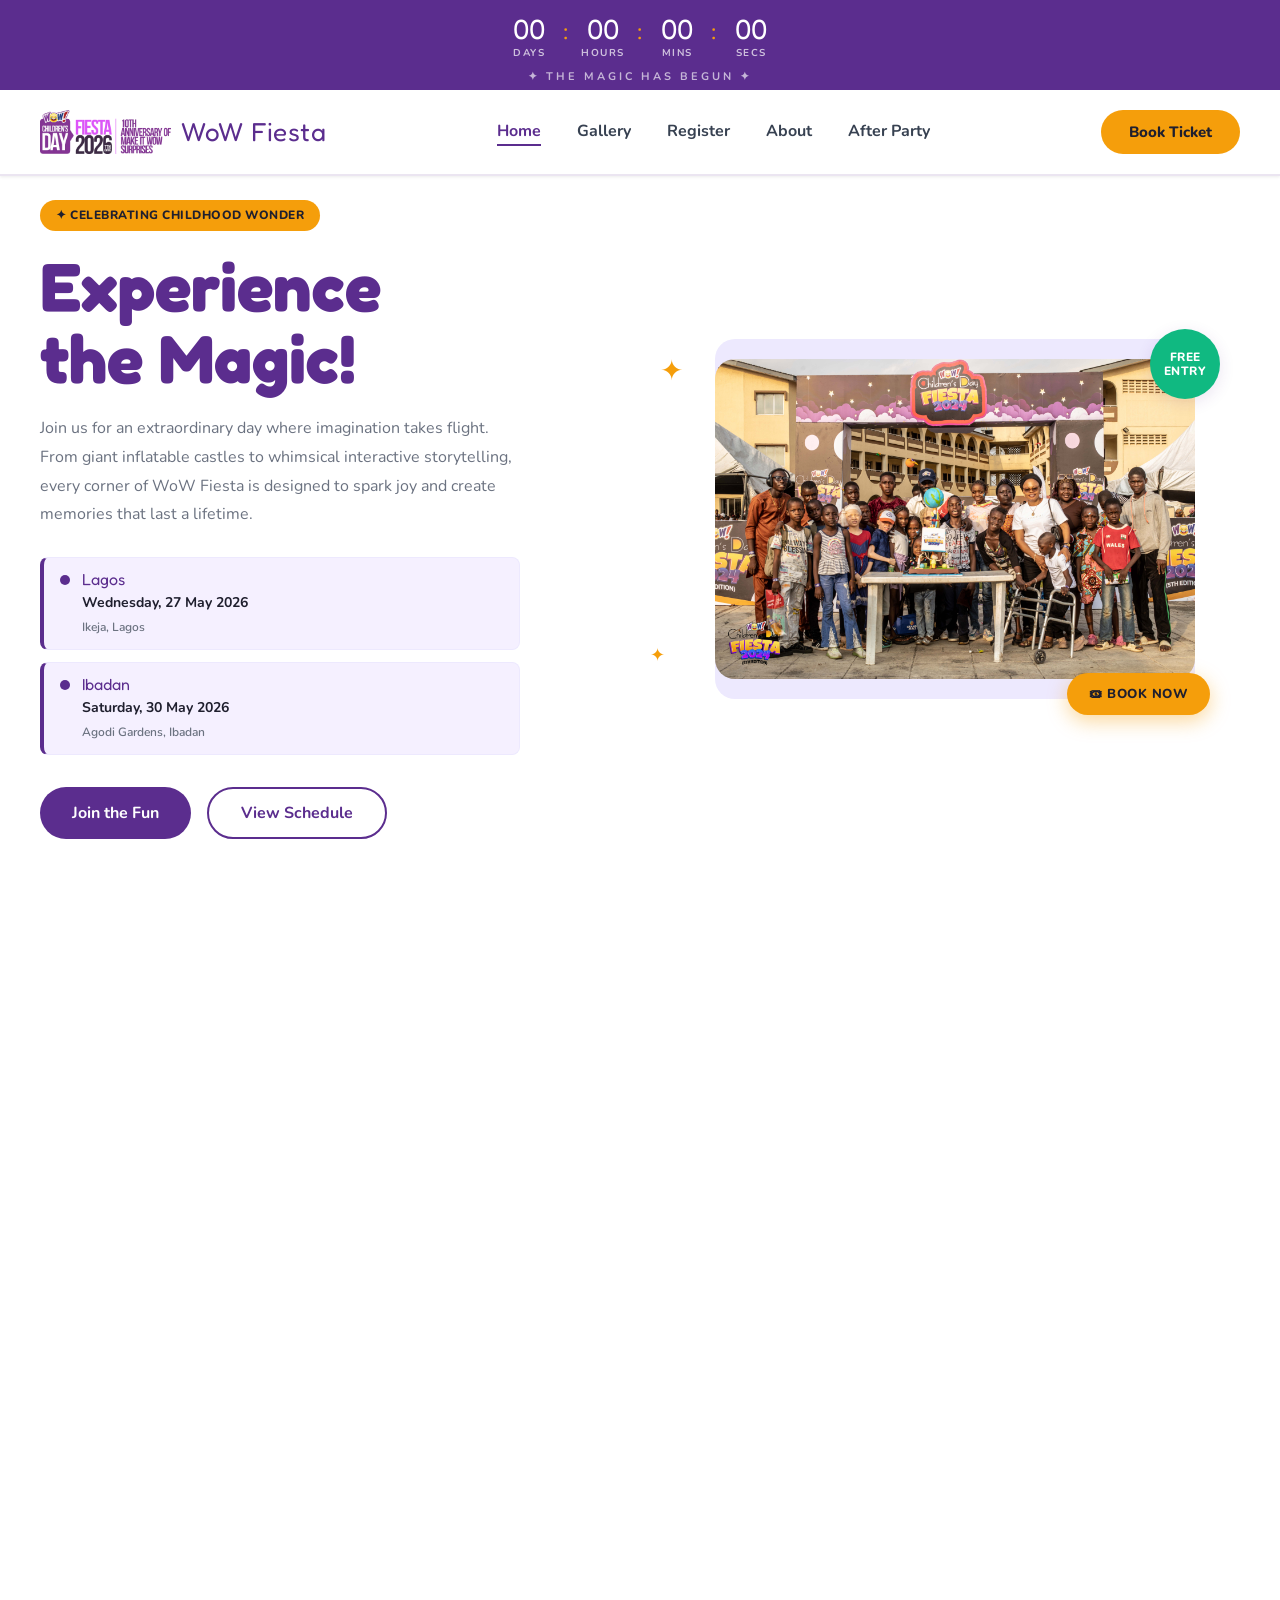
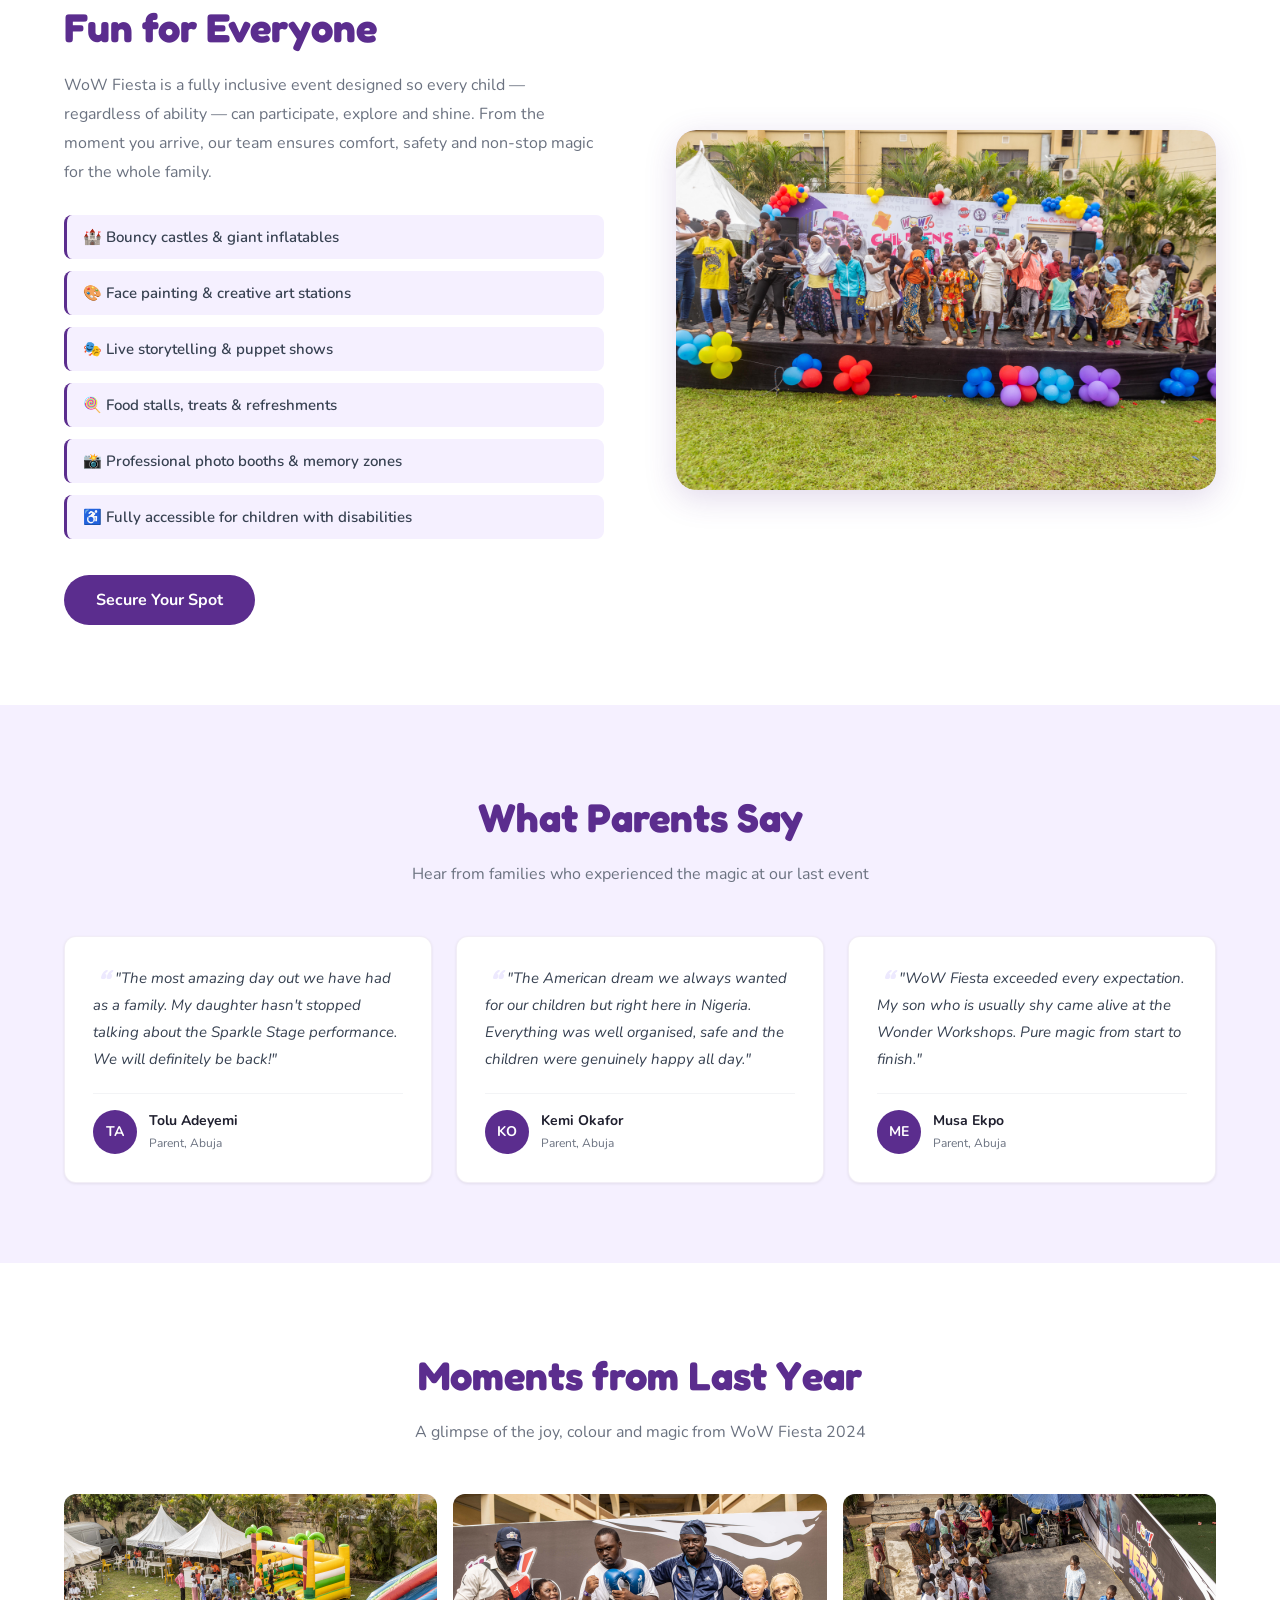
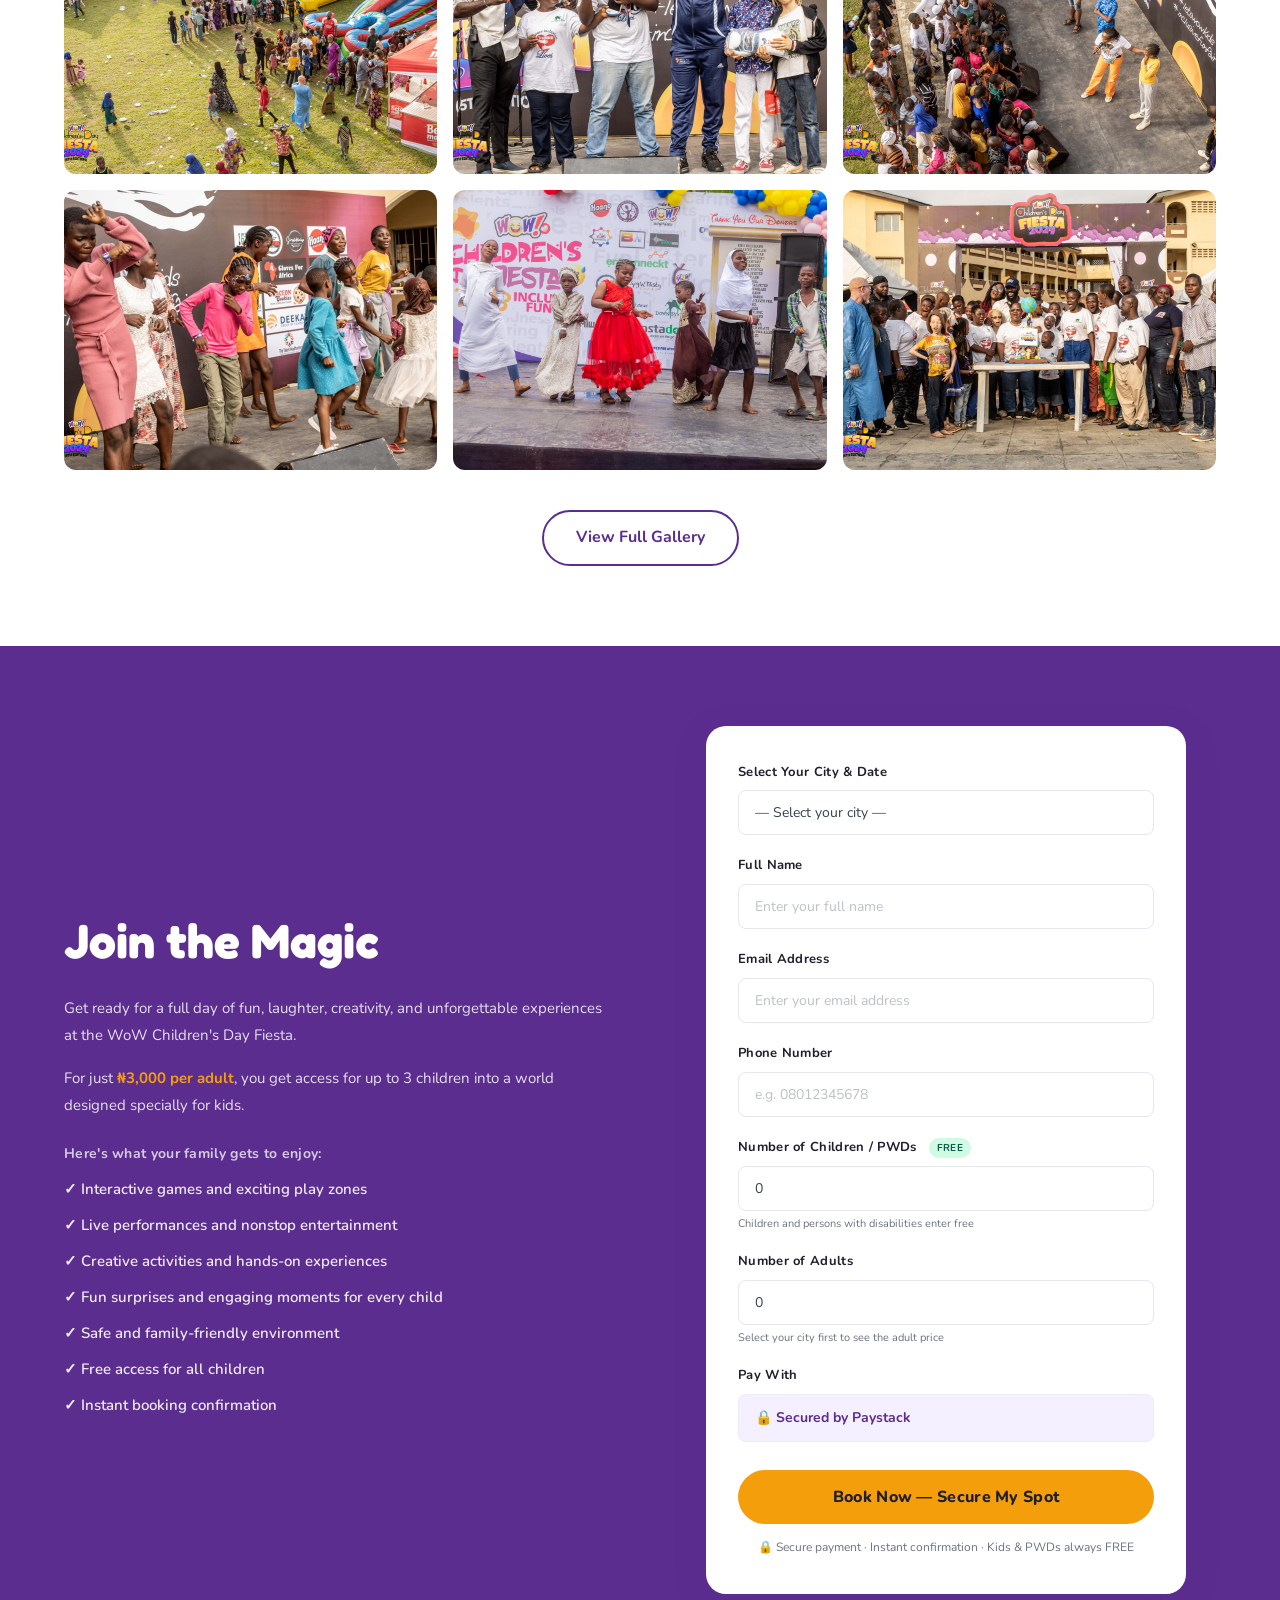
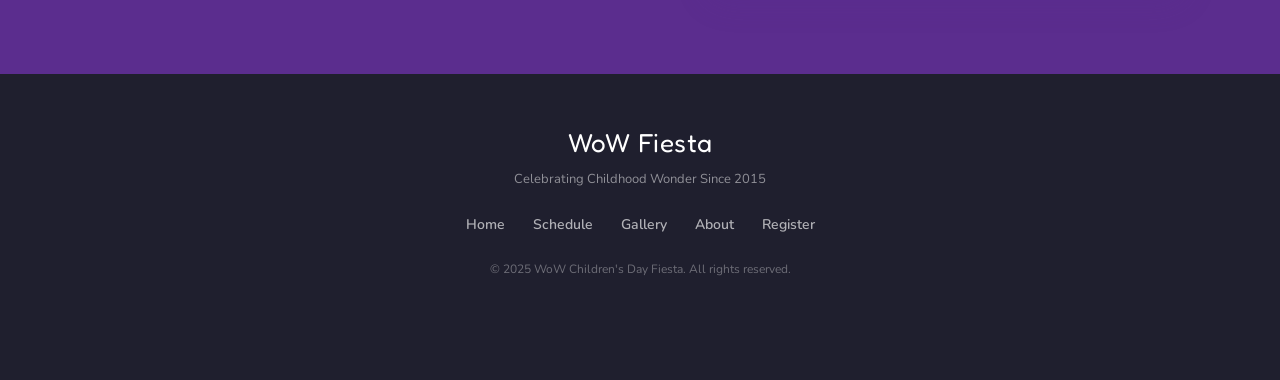
==== index.html @ 37b61b1a "Fixed styling issues" ====
<!DOCTYPE html>
<html lang="en">
<head>
  <meta charset="UTF-8" />
  <meta name="viewport" content="width=device-width, initial-scale=1.0" />
  <meta name="description" content="WoW Children's Day Fiesta — 10th Anniversary. The most magical Children's Day celebration in Abuja. Register now!" />
  <title>WoW Children's Day Fiesta — 10th Anniversary</title>
  <!-- This stops the favicon 404 error -->
<link rel="icon" href="assets/logo.png" type="image/png" />

  <!-- Google Fonts -->
  <link href="https://fonts.googleapis.com/css2?family=Fredoka+One&family=Nunito:wght@400;600;700;800&display=swap" rel="stylesheet" />

  <!-- Stylesheet -->
  <link rel="stylesheet" href="css/style.css" />
</head>

<body>

  <!-- ============================================
    SECTION 1: TOP COUNTDOWN BANNER
    The purple bar at the very top of the page
    showing the live countdown to the event
  ============================================ -->
  <div class="countdown-banner">
    <div class="countdown-inner">
      <div class="cd-unit">
        <span class="cd-num" id="cd-days">00</span>
        <span class="cd-lbl">DAYS</span>
      </div>
      <div class="cd-sep">:</div>
      <div class="cd-unit">
        <span class="cd-num" id="cd-hours">00</span>
        <span class="cd-lbl">HOURS</span>
      </div>
      <div class="cd-sep">:</div>
      <div class="cd-unit">
        <span class="cd-num" id="cd-mins">00</span>
        <span class="cd-lbl">MINS</span>
      </div>
      <div class="cd-sep">:</div>
      <div class="cd-unit">
        <span class="cd-num" id="cd-secs">00</span>
        <span class="cd-lbl">SECS</span>
      </div>
    </div>
    <p class="cd-tagline">✦ UNTIL THE MAGIC UNFOLDS ✦</p>
  </div>


  <!-- ============================================
    SECTION 2: NAVBAR
    Top navigation — logo, nav links, Book Now CTA
  ============================================ -->
  <nav class="navbar" id="navbar">
    <div class="nav-logo">
      <img src="assets/logo.png" alt="WoW Fiesta Logo" class="logo-img" />
      <span class="logo-text">WoW Fiesta</span>
    </div>
    <ul class="nav-links">
      <li><a href="#home" class="nav-link active">Home</a></li>
      <li><a href="#gallery" class="nav-link">Gallery</a></li>
      <li><a href="#register" class="nav-link">Register</a></li>
      <li><a href="#about" class="nav-link">About</a></li>
      <li><a href="after-party.html" class="nav-link">After Party</a></li>
    </ul>
    <button class="nav-book-btn" onclick="scrollToSection('register')">
      Book Ticket
    </button>
    <!-- Hamburger for mobile -->
    <button class="hamburger" id="hamburger" onclick="toggleMenu()">
      <span></span>
      <span></span>
      <span></span>
    </button>
  </nav>

  <!-- Mobile dropdown menu -->
  <div class="mobile-menu" id="mobileMenu">
    <a href="#home" onclick="closeMenu()">Home</a>
    <a href="#gallery" onclick="closeMenu()">Gallery</a>
    <a href="#register" onclick="closeMenu()">Register</a>
    <a href="#about" onclick="closeMenu()">About</a>
    <a href="after-party.html" onclick="closeMenu()">After Party</a>
  </div>


  <!-- ============================================
    SECTION 3: HERO SECTION
    Main visual block — title, description, CTAs,
    hero image with FREE ENTRY badge and Book Now
  ============================================ -->
  <section class="hero" id="home">
    <div class="hero-container">

      <!-- Left side: text content -->
      <div class="hero-text">
        <div class="hero-badge">
          <span>✦ CELEBRATING CHILDHOOD WONDER</span>
        </div>

        <h1 class="hero-title">
          Experience <br />the Magic!
        </h1>

        <p class="hero-desc">
          Join us for an extraordinary day where imagination takes flight.
          From giant inflatable castles to whimsical interactive storytelling,
          every corner of WoW Fiesta is designed to spark joy and create
          memories that last a lifetime.
        </p>

  <!-- Both event dates — loaded from Supabase -->
        <div class="event-dates-strip" id="event-cities">

          <div class="event-date-row">
            <span class="event-dot"></span>
            <div class="event-date-info">
              <span class="event-city-label">Lagos</span>
              <span class="event-date-text">
                Wednesday, 27 May 2026
              </span>
              <span class="event-venue-text">
                Ikeja, Lagos
              </span>
            </div>
          </div>

          <div class="event-date-row">
            <span class="event-dot"></span>
            <div class="event-date-info">
              <span class="event-city-label">Ibadan</span>
              <span class="event-date-text">
                Saturday, 30 May 2026
              </span>
              <span class="event-venue-text">
                Agodi Gardens, Ibadan
              </span>
            </div>
          </div>

        </div>

        <div class="hero-btns">
          <button class="btn-primary" onclick="scrollToSection('register')">
            Join the Fun
          </button>
          <button class="btn-outline" onclick="scrollToSection('highlights')">
            View Schedule
          </button>
        </div>
      </div>

      <!-- Right side: hero image with overlaid badges -->
      <div class="hero-image-wrap">
        <!-- FREE ENTRY badge — top right of image -->
        <div class="free-entry-badge">
          <span>FREE</span>
          <span>ENTRY</span>
        </div>

        <!-- Decorative stars -->
        <span class="deco-star star-1">✦</span>
        <span class="deco-star star-2">✦</span>

        <!-- The hero image -->
        <div class="hero-img-box">
          <img
            src="assets/images/hero-children.png"
            alt="Happy children celebrating at WoW Fiesta"
            class="hero-img"
          />
        </div>

        <!-- BOOK NOW floating gold button -->
        <button class="book-now-float" onclick="scrollToSection('register')">
          🎟 BOOK NOW
        </button>
      </div>

    </div>
  </section>


  <!-- ============================================
    SECTION 4: MAGICAL HIGHLIGHTS
    3 cards showing the main event activities:
    Wonder Workshops, Sparkle Stage, Adventure Zone
  ============================================ -->
  <section class="highlights" id="highlights">
    <div class="section-container">
      <h2 class="section-title">Magical Highlights</h2>
      <p class="section-sub">
        Three incredible zones packed with wonder, creativity and non-stop fun
      </p>

      <div class="highlights-grid">

        <div class="highlight-card">
          <div class="highlight-img-wrap">
            <img src="assets/images/wonder-workshops.png" alt="Wonder Workshops" class="highlight-img" />
          </div>
          <h3 class="highlight-title">Wonder Workshops</h3>
          <p class="highlight-desc">
            Hands-on creative sessions where little ones paint, build and
            invent to their heart's content.
          </p>
        </div>

        <div class="highlight-card">
          <div class="highlight-img-wrap">
            <img src="assets/images/sparkle-stage.png" alt="Sparkle Stage" class="highlight-img" />
          </div>
          <h3 class="highlight-title">Sparkle Stage</h3>
          <p class="highlight-desc">
            Live performances, dance shows and storytelling that will
            have every child on their feet.
          </p>
        </div>

        <div class="highlight-card">
          <div class="highlight-img-wrap">
            <img src="assets/images/adventure-zone.png" alt="Adventure Zone" class="highlight-img" />
          </div>
          <h3 class="highlight-title">Adventure Zone</h3>
          <p class="highlight-desc">
            Giant inflatables, obstacle courses and outdoor games for
            the thrill-seekers and explorers.
          </p>
        </div>

      </div>
    </div>
  </section>


  <!-- ============================================
    SECTION 5: FUN FOR EVERYONE (ABOUT)
    Left: text + bullet points   Right: image
  ============================================ -->
  <section class="about" id="about">
    <div class="section-container about-container">

      <!-- Left: text -->
      <div class="about-text">
        <h2 class="section-title left">Fun for Everyone</h2>
        <p class="about-desc">
          WoW Fiesta is a fully inclusive event designed so every child —
          regardless of ability — can participate, explore and shine.
          From the moment you arrive, our team ensures comfort, safety
          and non-stop magic for the whole family.
        </p>
        <ul class="about-list">
          <li>🏰 Bouncy castles &amp; giant inflatables</li>
          <li>🎨 Face painting &amp; creative art stations</li>
          <li>🎭 Live storytelling &amp; puppet shows</li>
          <li>🍭 Food stalls, treats &amp; refreshments</li>
          <li>📸 Professional photo booths &amp; memory zones</li>
          <li>♿ Fully accessible for children with disabilities</li>
        </ul>
        <button class="btn-primary" onclick="scrollToSection('register')">
          Secure Your Spot
        </button>
      </div>

      <!-- Right: image -->
      <div class="about-image-wrap">
        <img
          src="assets/images/fun-for-everyone.png"
          alt="Children having fun at WoW Fiesta"
          class="about-img"
        />
      </div>

    </div>
  </section>


  <!-- ============================================
    SECTION 6: WHAT PARENTS SAY (TESTIMONIALS)
    3 parent quote cards
  ============================================ -->
  <section class="testimonials">
    <div class="section-container">
      <h2 class="section-title">What Parents Say</h2>
      <p class="section-sub">
        Hear from families who experienced the magic at our last event
      </p>

      <div class="testimonials-grid">

        <div class="testimonial-card">
          <p class="testimonial-text">
            "The most amazing day out we have had as a family. My daughter
            hasn't stopped talking about the Sparkle Stage performance.
            We will definitely be back!"
          </p>
          <div class="testimonial-author">
            <div class="author-avatar">TA</div>
            <div>
              <p class="author-name">Tolu Adeyemi</p>
              <p class="author-role">Parent, Abuja</p>
            </div>
          </div>
        </div>

        <div class="testimonial-card">
          <p class="testimonial-text">
            "The American dream we always wanted for our children but right
            here in Nigeria. Everything was well organised, safe and the
            children were genuinely happy all day."
          </p>
          <div class="testimonial-author">
            <div class="author-avatar">KO</div>
            <div>
              <p class="author-name">Kemi Okafor</p>
              <p class="author-role">Parent, Abuja</p>
            </div>
          </div>
        </div>

        <div class="testimonial-card">
          <p class="testimonial-text">
            "WoW Fiesta exceeded every expectation. My son who is usually
            shy came alive at the Wonder Workshops. Pure magic from
            start to finish."
          </p>
          <div class="testimonial-author">
            <div class="author-avatar">ME</div>
            <div>
              <p class="author-name">Musa Ekpo</p>
              <p class="author-role">Parent, Abuja</p>
            </div>
          </div>
        </div>

      </div>
    </div>
  </section>


  <!-- ============================================
    SECTION 7: GALLERY PREVIEW
    Photo grid — 6 preview images
    Full gallery on gallery.html
  ============================================ -->
  <section class="gallery" id="gallery">
    <div class="section-container">
      <h2 class="section-title">Moments from Last Year</h2>
      <p class="section-sub">
        A glimpse of the joy, colour and magic from WoW Fiesta 2024
      </p>

      <div class="gallery-grid">
        <div class="gallery-item">
          <img src="assets/images/gallery-1.png" alt="Gallery photo 1" />
        </div>
        <div class="gallery-item">
          <img src="assets/images/gallery-2.png" alt="Gallery photo 2" />
        </div>
        <div class="gallery-item">
          <img src="assets/images/gallery-3.png" alt="Gallery photo 3" />
        </div>
        <div class="gallery-item">
          <img src="assets/images/gallery-4.png" alt="Gallery photo 4" />
        </div>
        <div class="gallery-item">
          <img src="assets/images/gallery-5.png" alt="Gallery photo 5" />
        </div>
        <div class="gallery-item">
          <img src="assets/images/gallery-6.png" alt="Gallery photo 6" />
        </div>
      </div>

      <div class="gallery-cta">
        <a href="gallery.html" class="btn-outline">View Full Gallery</a>
      </div>
    </div>
  </section>


  <!-- ============================================
    SECTION 8: JOIN THE MAGIC (REGISTRATION FORM)
    Left: text + trust signals   Right: form
    NOTE: Field says "Number of Children" NOT
    "Number of Guests" — required for party favors
  ============================================ -->
  <section class="register" id="register">
    <div class="section-container register-container">

      <!-- Left: text -->
<div class="register-text">
  <h2 class="register-heading">Join the Magic</h2>
  <p class="register-sub">
    Get ready for a full day of fun, laughter, creativity,
    and unforgettable experiences at the WoW Children's
    Day Fiesta.
  </p>
  <p class="register-sub" style="margin-bottom: 24px;">
    For just <strong style="color:#F59E0B;">
    ₦3,000 per adult</strong>, you get access for up to
    3 children into a world designed specially for kids.
  </p>
  <p class="register-perks-heading">
    Here's what your family gets to enjoy:
  </p>
  <ul class="register-perks">
    <li>✓ Interactive games and exciting play zones</li>
    <li>✓ Live performances and nonstop entertainment</li>
    <li>✓ Creative activities and hands-on experiences</li>
    <li>✓ Fun surprises and engaging moments for every child</li>
    <li>✓ Safe and family-friendly environment</li>
    <li>✓ Free access for all children</li>
    <li>✓ Instant booking confirmation</li>
  </ul>
</div>

      <!-- Right: form -->
      <div class="register-form-wrap">

  <div class="register-form-card" id="register-form-card">

  <!-- CITY SELECTOR -->
  <div class="form-group">
    <label for="city-select">Select Your City & Date</label>
    <select id="city-select">
      <option value="">— Select your city —</option>
    </select>
  </div>

  <!-- FULL NAME -->
  <div class="form-group">
    <label for="full-name">Full Name</label>
    <input
      type="text"
      id="full-name"
      placeholder="Enter your full name"
    />
  </div>

  <!-- EMAIL -->
  <div class="form-group">
    <label for="email">Email Address</label>
    <input
      type="email"
      id="email"
      placeholder="Enter your email address"
    />
  </div>

  <!-- PHONE -->
  <div class="form-group">
    <label for="phone">Phone Number</label>
    <input
      type="tel"
      id="phone"
      placeholder="e.g. 08012345678"
    />
  </div>

  <!-- NUMBER OF CHILDREN — FREE -->
  <div class="form-group">
    <label for="num-children">
      Number of Children / PWDs
      <span class="label-badge free">FREE</span>
    </label>
    <input
      type="number"
      id="num-children"
      min="0"
      max="50"
      value="0"
      oninput="updatePriceSummary()"
    />
    <p class="field-hint">
      Children and persons with disabilities enter free
    </p>
  </div>

  <!-- NUMBER OF ADULTS — PRICE DEPENDS ON CITY -->
  <div class="form-group">
    <label for="num-adults">
      Number of Adults
      <span
        class="adult-price-label hidden"
        id="adult-price-label">
      </span>
    </label>
    <input
      type="number"
      id="num-adults"
      min="0"
      max="20"
      value="0"
      oninput="updatePriceSummary()"
    />
    <p class="field-hint" id="adults-hint">
      Select your city first to see the adult price
    </p>
  </div>

  <!-- LIVE PRICE SUMMARY — shown dynamically -->
  <div
    id="price-summary"
    class="price-summary"
    style="display:none;">
  </div>

 <!-- PAYMENT METHOD -->
<div class="form-group">
  <label>Pay With</label>
  <div class="payment-single">
    <span class="pay-single-label">
      🔒 Secured by Paystack
    </span>
  </div>
</div>

  <!-- SUBMIT BUTTON -->
  <button
    class="btn-register"
    id="register-btn"
    onclick="handleRegistration()">
    Book Now — Secure My Spot
  </button>

  <p class="form-note">
    🔒 Secure payment · Instant confirmation
    · Kids &amp; PWDs always FREE
  </p>

</div>

</div>
      </div>

    </div>
  </section>


  <!-- ============================================
    FOOTER
  ============================================ -->
  <footer class="footer">
    <div class="footer-inner">
      <div class="footer-logo">
        <span class="logo-text">WoW Fiesta</span>
        <p>Celebrating Childhood Wonder Since 2015</p>
      </div>
      <div class="footer-links">
        <a href="#home">Home</a>
        <a href="#highlights">Schedule</a>
        <a href="#gallery">Gallery</a>
        <a href="#about">About</a>
        <a href="#register">Register</a>
      </div>
      <p class="footer-copy">© 2025 WoW Children's Day Fiesta. All rights reserved.</p>
    </div>
  </footer>


  <!-- ============================================
    MOBILE BOTTOM NAV BAR
    Matches the Stitch design bottom navigation
    Always visible on mobile screens
  ============================================ -->
  <nav class="bottom-nav">
    <a href="#home" class="bottom-nav-item active" onclick="setActiveNav(this)">
      <span class="bnav-icon">🏠</span>
      <span class="bnav-label">Home</span>
    </a>
    <a href="#gallery" class="bottom-nav-item" onclick="setActiveNav(this)">
      <span class="bnav-icon">🖼</span>
      <span class="bnav-label">Gallery</span>
    </a>
    <a href="#register" class="bottom-nav-item" onclick="setActiveNav(this)">
      <span class="bnav-icon">🎟</span>
      <span class="bnav-label">Register</span>
    </a>
    <a href="#about" class="bottom-nav-item" onclick="setActiveNav(this)">
      <span class="bnav-icon">ℹ</span>
      <span class="bnav-label">About</span>
    </a>
  </nav>

  <!-- ============================================
    GALLERY LIGHTBOX
    Shown when a gallery photo is clicked
  ============================================ -->
  <div class="lightbox-overlay" id="lightbox">

    <!-- Close button -->
    <button class="lightbox-close"
      onclick="closeLightbox()"
      aria-label="Close">
      ✕
    </button>

    <!-- Previous arrow -->
    <button class="lightbox-prev"
      id="lightbox-prev"
      onclick="lightboxNav(-1)"
      aria-label="Previous photo">
      ‹
    </button>

    <!-- Image container -->
    <div class="lightbox-img-wrap"
      onclick="event.stopPropagation()">
      <img
        src=""
        alt=""
        class="lightbox-img"
        id="lightbox-img"
      />
      <p class="lightbox-caption" id="lightbox-caption"></p>
      <p class="lightbox-counter" id="lightbox-counter"></p>
    </div>

    <!-- Next arrow -->
    <button class="lightbox-next"
      id="lightbox-next"
      onclick="lightboxNav(1)"
      aria-label="Next photo">
      ›
    </button>

  </div>

  <!-- JavaScript -->
  <script src="js/supabase.js"></script>
  <script src="js/app.js"></script>

</body>
</html>
---- css/style.css ----
/* ============================================
   ROOT VARIABLES
   All colours, fonts and sizes in one place.
   Change a value here and it updates everywhere.
============================================ */
:root {
  --purple:       #5B2D8E;
  --purple-mid:   #7B3FBE;
  --purple-light: #EDE9FE;
  --purple-pale:  #F5F0FF;
  --gold:         #F59E0B;
  --gold-dark:    #D97706;
  --white:        #FFFFFF;
  --off-white:    #FAFAFA;
  --light-gray:   #F3F4F6;
  --mid-gray:     #6B7280;
  --dark:         #1F1F2E;
  --text-body:    #374151;
  --text-muted:   #6B7280;
  --radius-sm:    8px;
  --radius-md:    12px;
  --radius-lg:    20px;
  --radius-full:  999px;
  --shadow-sm:    0 1px 3px rgba(0,0,0,0.08);
  --shadow-md:    0 4px 16px rgba(91,45,142,0.12);
  --shadow-lg:    0 8px 32px rgba(91,45,142,0.18);
  --transition:   all 0.2s ease;
  --font-heading: 'Fredoka One', cursive;
  --font-body:    'Nunito', sans-serif;
  --max-width:    1200px;
  --section-pad:  80px 24px;
}


/* ============================================
   RESET & BASE
============================================ */
*, *::before, *::after {
  box-sizing: border-box;
  margin: 0;
  padding: 0;
}

html {
  scroll-behavior: smooth;
  font-size: 16px;
}

body {
  font-family: var(--font-body);
  color: var(--text-body);
  background: var(--white);
  line-height: 1.6;
  overflow-x: hidden;
}

img {
  max-width: 100%;
  height: auto;
  display: block;
}

ul {
  list-style: none;
}

a {
  text-decoration: none;
  color: inherit;
}

button {
  cursor: pointer;
  font-family: var(--font-body);
  border: none;
  outline: none;
}


/* ============================================
   REUSABLE UTILITY CLASSES
============================================ */
.section-container {
  max-width: var(--max-width);
  margin: 0 auto;
  padding: var(--section-pad);
}

.section-title {
  font-family: var(--font-heading);
  font-size: clamp(28px, 4vw, 40px);
  color: var(--purple);
  text-align: center;
  margin-bottom: 12px;
}

.section-title.left {
  text-align: left;
}

.section-sub {
  font-size: 16px;
  color: var(--text-muted);
  text-align: center;
  max-width: 560px;
  margin: 0 auto 48px;
  line-height: 1.7;
}


/* ============================================
   BUTTONS
============================================ */
.btn-primary {
  background: var(--purple);
  color: var(--white);
  font-size: 16px;
  font-weight: 700;
  padding: 14px 32px;
  border-radius: var(--radius-full);
  border: none;
  transition: var(--transition);
  display: inline-block;
}

.btn-primary:hover {
  background: var(--purple-mid);
  transform: translateY(-2px);
  box-shadow: var(--shadow-md);
}

.btn-outline {
  background: transparent;
  color: var(--purple);
  font-size: 16px;
  font-weight: 700;
  padding: 13px 32px;
  border-radius: var(--radius-full);
  border: 2px solid var(--purple);
  transition: var(--transition);
  display: inline-block;
  cursor: pointer;
}

.btn-outline:hover {
  background: var(--purple);
  color: var(--white);
  transform: translateY(-2px);
}


/* ============================================
   SECTION 1: COUNTDOWN BANNER
   The purple bar at the very top of the page
============================================ */
.countdown-banner {
  background: var(--purple);
  padding: 12px 24px 14px;
  text-align: center;
  position: fixed;
  top: 0;
  left: 0;
  right: 0;
  z-index: 1001;
  width: 100%;
  height: 90px;
}

.countdown-inner {
  display: flex;
  align-items: center;
  justify-content: center;
  gap: 8px;
  margin-bottom: 4px;
}

.cd-unit {
  display: flex;
  flex-direction: column;
  align-items: center;
  min-width: 52px;
}

.cd-num {
  font-family: var(--font-heading);
  font-size: 28px;
  color: var(--white);
  line-height: 1;
  min-width: 2ch;
  text-align: center;
}

.cd-lbl {
  font-size: 10px;
  color: rgba(255,255,255,0.7);
  letter-spacing: 1.5px;
  font-weight: 700;
  margin-top: 2px;
}

.cd-sep {
  font-family: var(--font-heading);
  font-size: 24px;
  color: var(--gold);
  margin-bottom: 14px;
}

.cd-tagline {
  font-size: 11px;
  color: rgba(255,255,255,0.65);
  letter-spacing: 3px;
  font-weight: 700;
}


/* ============================================
   SECTION 2: NAVBAR
============================================ */
.navbar {
  position: fixed;
  top: 90px;
  left: 0;
  right: 0;
  z-index: 999;
  background: var(--white);
  display: flex;
  align-items: center;
  justify-content: space-between;
  padding: 20px 40px;
  border-bottom: 2px solid rgba(91,45,142,0.12);
  box-shadow: 0 2px 12px rgba(91,45,142,0.1);
  width: 100%;
  min-height: 72px;
}

.nav-logo {
  display: flex;
  align-items: center;
  gap: 10px;
}

.logo-img {
  height: 44px;
  width: auto;
}

.logo-text {
  font-family: var(--font-heading);
  font-size: 26px;
  color: var(--purple);
  letter-spacing: 0.5px;
}

.nav-links {
  display: flex;
  align-items: center;
  gap: 36px;
}

.nav-link {
  font-size: 16px;
  font-weight: 700;
  color: var(--text-body);
  transition: var(--transition);
  position: relative;
  padding-bottom: 4px;
}

.nav-link::after {
  content: '';
  position: absolute;
  bottom: 0;
  left: 0;
  width: 0;
  height: 2px;
  background: var(--purple);
  transition: var(--transition);
}

.nav-link:hover,
.nav-link.active {
  color: var(--purple);
}

.nav-link:hover::after,
.nav-link.active::after {
  width: 100%;
}

.nav-book-btn {
  background: var(--gold);
  color: var(--dark);
  font-size: 15px;
  font-weight: 800;
  padding: 12px 28px;
  border-radius: var(--radius-full);
  transition: var(--transition);
}

.nav-book-btn:hover {
  background: var(--gold-dark);
  transform: translateY(-1px);
  box-shadow: 0 4px 12px rgba(245,158,11,0.35);
}

/* Hamburger — hidden on desktop */
.hamburger {
  display: none;
  flex-direction: column;
  gap: 5px;
  background: none;
  padding: 4px;
}

.hamburger span {
  display: block;
  width: 24px;
  height: 2px;
  background: var(--purple);
  border-radius: 2px;
  transition: var(--transition);
}

/* Mobile dropdown menu */
.mobile-menu {
  display: none;
  flex-direction: column;
  background: var(--white);
  border-bottom: 1px solid rgba(91,45,142,0.1);
  padding: 8px 0;
  position: sticky;
  top: 130px;
  z-index: 998;
}

.mobile-menu.open {
  display: flex;
}

.mobile-menu a {
  padding: 14px 32px;
  font-size: 15px;
  font-weight: 600;
  color: var(--text-body);
  border-bottom: 1px solid var(--light-gray);
  transition: var(--transition);
}

.mobile-menu a:hover {
  color: var(--purple);
  background: var(--purple-pale);
}


/* ============================================
   SECTION 3: HERO
============================================ */
.hero {
  background: var(--white);
  padding: 200px 40px 40px;
}

.hero-container {
  max-width: var(--max-width);
  margin: 0 auto;
  display: grid;
  grid-template-columns: 1fr 1fr;
  align-items: center;
  gap: 60px;
}

/* Hero left — text */
.hero-badge {
  display: inline-flex;
  align-items: center;
  background: var(--gold);
  color: var(--dark);
  font-size: 12px;
  font-weight: 800;
  padding: 6px 16px;
  border-radius: var(--radius-full);
  letter-spacing: 0.5px;
  margin-bottom: 20px;
}

.hero-title {
  font-family: var(--font-heading);
  font-size: clamp(40px, 5.5vw, 68px);
  color: var(--purple);
  line-height: 1.05;
  margin-bottom: 20px;
}

.hero-desc {
  font-size: 16px;
  color: var(--text-muted);
  line-height: 1.8;
  margin-bottom: 28px;
  max-width: 480px;
}
.hero-btns {
  display: flex;
  gap: 16px;
  flex-wrap: wrap;
}

/* Hero right — image */
.hero-image-wrap {
  position: relative;
  display: flex;
  justify-content: center;
  align-items: center;
}

.hero-img-box {
  border-radius: var(--radius-lg);
  overflow: hidden;
  width: 100%;
  max-width: 480px;
  background: var(--purple-light);
  min-height: 360px;
  display: flex;
  align-items: center;
  justify-content: center;
}

.hero-img {
  width: 100%;
  height: auto;
  border-radius: var(--radius-lg);
  object-fit: cover;
}

/* FREE ENTRY badge */
.free-entry-badge {
  position: absolute;
  top: -10px;
  right: 20px;
  background: #10B981;
  color: var(--white);
  width: 70px;
  height: 70px;
  border-radius: 50%;
  display: flex;
  flex-direction: column;
  align-items: center;
  justify-content: center;
  font-size: 12px;
  font-weight: 800;
  line-height: 1.2;
  text-align: center;
  box-shadow: var(--shadow-md);
  z-index: 2;
  letter-spacing: 0.5px;
}

/* Decorative stars */
.deco-star {
  position: absolute;
  font-size: 20px;
  color: var(--gold);
  pointer-events: none;
  z-index: 3;
}

.star-1 {
  top: 10px;
  left: -10px;
  font-size: 28px;
}

.star-2 {
  bottom: 30px;
  left: -20px;
  font-size: 18px;
}

/* Floating BOOK NOW button */
.book-now-float {
  position: absolute;
  bottom: -16px;
  right: 30px;
  background: var(--gold);
  color: var(--dark);
  font-size: 13px;
  font-weight: 800;
  padding: 12px 22px;
  border-radius: var(--radius-full);
  box-shadow: 0 6px 20px rgba(245,158,11,0.4);
  transition: var(--transition);
  z-index: 4;
  letter-spacing: 0.5px;
}

.book-now-float:hover {
  background: var(--gold-dark);
  transform: translateY(-2px);
  box-shadow: 0 10px 28px rgba(245,158,11,0.5);
}


/* ============================================
   SECTION 4: MAGICAL HIGHLIGHTS
============================================ */
.highlights {
  background: var(--off-white);
}

.highlights-grid {
  display: grid;
  grid-template-columns: repeat(3, 1fr);
  gap: 28px;
}

.highlight-card {
  background: var(--white);
  border-radius: var(--radius-md);
  overflow: hidden;
  box-shadow: var(--shadow-sm);
  transition: var(--transition);
  border: 1px solid rgba(91,45,142,0.07);
}

.highlight-card:hover {
  transform: translateY(-6px);
  box-shadow: var(--shadow-lg);
}

.highlight-img-wrap {
  width: 100%;
  height: 200px;
  overflow: hidden;
  background: var(--purple-light);
  display: flex;
  align-items: center;
  justify-content: center;
}

.highlight-img {
  width: 100%;
  height: 100%;
  object-fit: cover;
  transition: transform 0.4s ease;
}

.highlight-card:hover .highlight-img {
  transform: scale(1.04);
}

.highlight-title {
  font-family: var(--font-heading);
  font-size: 20px;
  color: var(--purple);
  padding: 16px 20px 8px;
}

.highlight-desc {
  font-size: 14px;
  color: var(--text-muted);
  padding: 0 20px 20px;
  line-height: 1.7;
}


/* ============================================
   SECTION 5: FUN FOR EVERYONE (ABOUT)
============================================ */
.about {
  background: var(--white);
}

.about-container {
  display: grid;
  grid-template-columns: 1fr 1fr;
  gap: 72px;
  align-items: center;
}

.about-desc {
  font-size: 16px;
  color: var(--text-muted);
  line-height: 1.8;
  margin-bottom: 28px;
}

.about-list {
  margin-bottom: 36px;
  display: flex;
  flex-direction: column;
  gap: 12px;
}

.about-list li {
  font-size: 15px;
  font-weight: 600;
  color: var(--text-body);
  display: flex;
  align-items: center;
  gap: 10px;
  padding: 10px 16px;
  background: var(--purple-pale);
  border-radius: var(--radius-sm);
  border-left: 3px solid var(--purple);
}

.about-image-wrap {
  border-radius: var(--radius-lg);
  overflow: hidden;
  box-shadow: var(--shadow-lg);
  background: var(--purple-light);
  min-height: 360px;
  display: flex;
  align-items: center;
  justify-content: center;
}

.about-img {
  width: 100%;
  height: auto;
  object-fit: cover;
  border-radius: var(--radius-lg);
}


/* ============================================
   SECTION 6: WHAT PARENTS SAY (TESTIMONIALS)
============================================ */
.testimonials {
  background: var(--purple-pale);
}

.testimonials-grid {
  display: grid;
  grid-template-columns: repeat(3, 1fr);
  gap: 24px;
}

.testimonial-card {
  background: var(--white);
  border-radius: var(--radius-md);
  padding: 28px;
  box-shadow: var(--shadow-sm);
  border: 1px solid rgba(91,45,142,0.08);
  transition: var(--transition);
  display: flex;
  flex-direction: column;
  gap: 20px;
}

.testimonial-card:hover {
  transform: translateY(-4px);
  box-shadow: var(--shadow-md);
}

.testimonial-text {
  font-size: 15px;
  color: var(--text-body);
  line-height: 1.8;
  font-style: italic;
  flex: 1;
}

.testimonial-text::before {
  content: '\201C';
  font-family: var(--font-heading);
  font-size: 48px;
  color: var(--purple-light);
  line-height: 0;
  vertical-align: -20px;
  margin-right: 4px;
}

.testimonial-author {
  display: flex;
  align-items: center;
  gap: 12px;
  padding-top: 16px;
  border-top: 1px solid var(--light-gray);
}

.author-avatar {
  width: 44px;
  height: 44px;
  border-radius: 50%;
  background: var(--purple);
  color: var(--white);
  font-size: 14px;
  font-weight: 700;
  display: flex;
  align-items: center;
  justify-content: center;
  flex-shrink: 0;
}

.author-name {
  font-size: 14px;
  font-weight: 700;
  color: var(--dark);
}

.author-role {
  font-size: 12px;
  color: var(--text-muted);
  margin-top: 2px;
}


/* ============================================
   SECTION 7: GALLERY PREVIEW
============================================ */
.gallery {
  background: var(--white);
}

.gallery-grid {
  display: grid;
  grid-template-columns: repeat(3, 1fr);
  gap: 16px;
  margin-bottom: 40px;
}

.gallery-item {
  border-radius: var(--radius-md);
  overflow: hidden;
  aspect-ratio: 4 / 3;
  background: var(--purple-light);
  cursor: pointer;
  transition: var(--transition);
}

.gallery-item img {
  width: 100%;
  height: 100%;
  object-fit: cover;
  transition: transform 0.4s ease;
}

.gallery-item:hover img {
  transform: scale(1.06);
}

.gallery-cta {
  text-align: center;
}


/* ============================================
   SECTION 8: REGISTRATION FORM
============================================ */
.register {
  background: var(--purple);
}

.register-container {
  display: grid;
  grid-template-columns: 1fr 1fr;
  gap: 72px;
  align-items: center;
}

/* Left text */
.register-heading {
  font-family: var(--font-heading);
  font-size: clamp(32px, 4vw, 48px);
  color: var(--white);
  margin-bottom: 16px;
}

.register-sub {
  font-size: 15px;
  color: rgba(255,255,255,0.85);
  line-height: 1.8;
  margin-bottom: 16px;
}

.register-perks {
  display: flex;
  flex-direction: column;
  gap: 12px;
}

.register-perks li {
  font-size: 15px;
  font-weight: 600;
  color: rgba(255,255,255,0.9);
  display: flex;
  align-items: center;
  gap: 8px;
}

/* Right form card */
.register-form-wrap {
  display: flex;
  justify-content: center;
}

.register-form-card {
  background: var(--white);
  border-radius: var(--radius-lg);
  padding: 36px 32px;
  width: 100%;
  max-width: 480px;
  box-shadow: var(--shadow-lg);
}

.form-group {
  margin-bottom: 20px;
}

.form-group label {
  display: block;
  font-size: 13px;
  font-weight: 700;
  color: var(--dark);
  margin-bottom: 8px;
  letter-spacing: 0.3px;
}

.form-group input,
.form-group select {
  width: 100%;
  padding: 12px 16px;
  border: 1.5px solid #E5E7EB;
  border-radius: var(--radius-sm);
  font-family: var(--font-body);
  font-size: 14px;
  color: var(--text-body);
  background: var(--white);
  transition: var(--transition);
  appearance: none;
}

.form-group input:focus,
.form-group select:focus {
  outline: none;
  border-color: var(--purple);
  box-shadow: 0 0 0 3px rgba(91,45,142,0.12);
}

.form-group input::placeholder {
  color: #BCC1C8;
}

/* Payment options */
.payment-options {
  display: grid;
  grid-template-columns: 1fr 1fr;
  gap: 12px;
}

.payment-option {
  display: flex;
  align-items: center;
  gap: 10px;
  padding: 12px 16px;
  border: 1.5px solid #E5E7EB;
  border-radius: var(--radius-sm);
  cursor: pointer;
  transition: var(--transition);
  font-size: 14px;
  font-weight: 600;
}

.payment-option:has(input:checked) {
  border-color: var(--purple);
  background: var(--purple-pale);
  color: var(--purple);
}

.payment-option input[type="radio"] {
  width: auto;
  padding: 0;
  border: none;
  accent-color: var(--purple);
}

.pay-label {
  font-size: 14px;
  font-weight: 700;
}
.payment-single {
  display: flex;
  align-items: center;
  padding: 12px 16px;
  border: 1.5px solid var(--purple-light);
  border-radius: var(--radius-sm);
  background: var(--purple-pale);
}

.pay-single-label {
  font-size: 14px;
  font-weight: 700;
  color: var(--purple);
}

/* Register button */
.btn-register {
  width: 100%;
  background: var(--gold);
  color: var(--dark);
  font-size: 16px;
  font-weight: 800;
  padding: 16px;
  border-radius: var(--radius-full);
  border: none;
  margin-top: 8px;
  transition: var(--transition);
  letter-spacing: 0.3px;
}

.btn-register:hover {
  background: var(--gold-dark);
  transform: translateY(-2px);
  box-shadow: 0 8px 24px rgba(245,158,11,0.4);
}

.btn-register:disabled {
  opacity: 0.6;
  cursor: not-allowed;
  transform: none;
}

.form-note {
  font-size: 12px;
  color: var(--text-muted);
  text-align: center;
  margin-top: 14px;
  line-height: 1.6;
}


/* ============================================
   FOOTER
============================================ */
.footer {
  background: var(--dark);
  padding: 48px 40px 100px;
}

.footer-inner {
  max-width: var(--max-width);
  margin: 0 auto;
  display: flex;
  flex-direction: column;
  align-items: center;
  gap: 24px;
  text-align: center;
}

.footer-logo .logo-text {
  font-family: var(--font-heading);
  font-size: 26px;
  color: var(--white);
}

.footer-logo p {
  font-size: 13px;
  color: rgba(255,255,255,0.5);
  margin-top: 6px;
}

.footer-links {
  display: flex;
  gap: 28px;
  flex-wrap: wrap;
  justify-content: center;
}

.footer-links a {
  font-size: 14px;
  font-weight: 600;
  color: rgba(255,255,255,0.65);
  transition: var(--transition);
}

.footer-links a:hover {
  color: var(--gold);
}

.footer-copy {
  font-size: 12px;
  color: rgba(255,255,255,0.35);
}


/* ============================================
   MOBILE BOTTOM NAV BAR
   Matches Stitch design — visible on mobile only
============================================ */
.bottom-nav {
  display: none;
  position: fixed;
  bottom: 0;
  left: 0;
  right: 0;
  z-index: 1000;
  background: var(--white);
  border-top: 1px solid rgba(91,45,142,0.12);
  box-shadow: 0 -4px 16px rgba(0,0,0,0.08);
  padding: 8px 0 12px;
}

.bottom-nav-item {
  flex: 1;
  display: flex;
  flex-direction: column;
  align-items: center;
  gap: 4px;
  padding: 6px 4px;
  transition: var(--transition);
}

.bnav-icon {
  font-size: 20px;
  line-height: 1;
}

.bnav-label {
  font-size: 10px;
  font-weight: 700;
  color: var(--text-muted);
  letter-spacing: 0.3px;
}

.bottom-nav-item.active .bnav-icon,
.bottom-nav-item:hover .bnav-icon {
  transform: translateY(-2px);
}

.bottom-nav-item.active .bnav-label {
  color: var(--purple);
}


/* ============================================
   RESPONSIVE — TABLET (max 1024px)
============================================ */
@media (max-width: 1024px) {
  .hero-container {
    gap: 40px;
  }

  .highlights-grid {
    grid-template-columns: repeat(2, 1fr);
  }

  .testimonials-grid {
    grid-template-columns: repeat(2, 1fr);
  }
}


/* ============================================
   RESPONSIVE — MOBILE (max 768px)
============================================ */
@media (max-width: 768px) {

  /* Navbar */
  .navbar {
    padding: 16px 20px;
    top: 82px;
    min-height: 64px;
  }

  .nav-links,
  .nav-book-btn {
    display: none;
  }

  .hamburger {
    display: flex;
  }

  /* Hero */
  .hero {
    padding: 170px 20px 60px;
  }

  .hero-container {
    grid-template-columns: 1fr;
    gap: 40px;
  }

  .hero-image-wrap {
    order: -1;
  }

  .hero-title {
    font-size: 40px;
  }

  .hero-btns {
    flex-direction: column;
  }

  .hero-btns .btn-primary,
  .hero-btns .btn-outline {
    width: 100%;
    text-align: center;
  }

  /* Section containers */
  .section-container {
    padding: 60px 20px;
  }

  /* Highlights */
  .highlights-grid {
    grid-template-columns: 1fr;
    gap: 20px;
  }

  /* About */
  .about-container {
    grid-template-columns: 1fr;
    gap: 40px;
  }

  .about-image-wrap {
    order: -1;
  }

  /* Testimonials */
  .testimonials-grid {
    grid-template-columns: 1fr;
    gap: 16px;
  }

  /* Gallery */
  .gallery-grid {
    grid-template-columns: repeat(2, 1fr);
    gap: 12px;
  }

  /* Registration */
  .register-container {
    grid-template-columns: 1fr;
    gap: 40px;
  }

  .register-form-card {
    padding: 28px 20px;
  }

  /* Footer */
  .footer {
    padding: 40px 20px 100px;
  }

  .footer-links {
    gap: 16px;
  }

  /* Show bottom nav on mobile */
  .bottom-nav {
    display: flex;
  }

  /* Countdown banner */
  .countdown-banner {
    padding: 12px 16px 8px;
  }

  .cd-num {
    font-size: 22px;
  }

  .cd-unit {
    min-width: 40px;
  }
}


/* ============================================
   RESPONSIVE — SMALL MOBILE (max 480px)
============================================ */
@media (max-width: 480px) {
  .hero-title {
    font-size: 34px;
  }

  .gallery-grid {
    grid-template-columns: 1fr;
  }

  .payment-options {
    grid-template-columns: 1fr;
  }

  .cd-num {
    font-size: 20px;
  }

  .cd-unit {
    min-width: 36px;
  }

  .cd-sep {
    font-size: 18px;
  }
}


/* ============================================
   IMAGE PLACEHOLDERS
   Shows a coloured box when images are missing.
   These disappear automatically once you drop
   real images into the assets/images/ folder.
============================================ */
img[src=""],
img:not([src]),
img[src*="assets/images/"] {
  background: var(--purple-light);
  min-height: 200px;
}

/* ============================================
   PRICE SUMMARY BOX
============================================ */
.price-summary {
  background: var(--purple-pale);
  border: 1.5px solid var(--purple-light);
  border-radius: var(--radius-sm);
  padding: 16px;
  margin-bottom: 20px;
}

.price-row {
  display: flex;
  justify-content: space-between;
  align-items: center;
  font-size: 14px;
  color: var(--text-body);
  padding: 6px 0;
  border-bottom: 1px solid rgba(91,45,142,0.08);
}

.price-row:last-child {
  border-bottom: none;
}

.price-row.price-total {
  font-weight: 800;
  font-size: 16px;
  color: var(--purple);
  padding-top: 10px;
  margin-top: 4px;
  border-top: 2px solid var(--purple-light);
  border-bottom: none;
}

.price-free {
  color: #10B981;
  font-weight: 700;
}

/* Adult price label next to field label */
.adult-price-label {
  font-size: 12px;
  font-weight: 700;
  color: var(--purple);
  background: var(--purple-pale);
  padding: 3px 10px;
  border-radius: var(--radius-full);
  margin-left: 8px;
}

.adult-price-label.hidden {
  display: none;
}

/* Field hint text below inputs */
.field-hint {
  font-size: 11px;
  color: var(--text-muted);
  margin-top: 5px;
  line-height: 1.4;
}

/* Label badges — FREE and price */
.label-badge {
  display: inline-block;
  font-size: 10px;
  font-weight: 700;
  padding: 2px 8px;
  border-radius: var(--radius-full);
  margin-left: 8px;
  vertical-align: middle;
}

.label-badge.free {
  background: #D1FAE5;
  color: #065F46;
}

.label-badge.paid {
  background: var(--purple-light);
  color: var(--purple);
}
.register-perks-heading {
  font-size: 14px;
  font-weight: 700;
  color: rgba(255,255,255,0.75);
  margin-bottom: 12px;
  letter-spacing: 0.3px;
}

/* ============================================
   EVENT DATES STRIP
   Shows both Lagos and Ibadan dates
   clearly in the hero section
============================================ */
.event-dates-strip {
  display: flex;
  flex-direction: column;
  gap: 12px;
  margin-bottom: 32px;
  max-width: 480px;
}

.event-date-row {
  display: flex;
  align-items: flex-start;
  gap: 12px;
  background: var(--purple-pale);
  border: 1.5px solid var(--purple-light);
  border-left: 4px solid var(--purple);
  border-radius: var(--radius-sm);
  padding: 12px 16px;
  transition: var(--transition);
}

.event-date-row:hover {
  border-left-color: var(--gold);
  background: var(--purple-light);
}

.event-dot {
  width: 10px;
  height: 10px;
  border-radius: 50%;
  background: var(--purple);
  flex-shrink: 0;
  margin-top: 5px;
}

.event-date-info {
  display: flex;
  flex-direction: column;
  gap: 3px;
}

.event-city-label {
  font-family: var(--font-heading);
  font-size: 16px;
  color: var(--purple);
  line-height: 1.2;
}

.event-date-text {
  font-size: 14px;
  font-weight: 700;
  color: var(--dark);
}

.event-venue-text {
  font-size: 12px;
  color: var(--text-muted);
  font-weight: 600;
}

@media (max-width: 600px) {
  .event-dates-strip {
    max-width: 100%;
  }
  .event-date-row {
    padding: 10px 14px;
  }
}
/* ============================================
   GALLERY LIGHTBOX
   Full screen zoom when clicking a photo
============================================ */
.gallery-item {
  cursor: zoom-in;
}

.gallery-item img {
  transition: transform 0.4s ease, filter 0.4s ease;
}

.gallery-item:hover img {
  transform: scale(1.06);
  filter: brightness(0.88);
}

/* Dark overlay that covers the whole screen */
.lightbox-overlay {
  position: fixed;
  inset: 0;
  background: rgba(0, 0, 0, 0.92);
  z-index: 9000;
  display: flex;
  align-items: center;
  justify-content: center;
  padding: 20px;
  opacity: 0;
  visibility: hidden;
  transition: opacity 0.3s ease, visibility 0.3s ease;
  cursor: zoom-out;
}

.lightbox-overlay.active {
  opacity: 1;
  visibility: visible;
}

/* The image inside the lightbox */
.lightbox-img-wrap {
  position: relative;
  max-width: 90vw;
  max-height: 90vh;
  cursor: default;
}

.lightbox-img {
  max-width: 90vw;
  max-height: 85vh;
  width: auto;
  height: auto;
  border-radius: 12px;
  object-fit: contain;
  display: block;
  box-shadow: 0 24px 64px rgba(0, 0, 0, 0.6);
  transform: scale(0.85);
  transition: transform 0.35s ease;
}

.lightbox-overlay.active .lightbox-img {
  transform: scale(1);
}

/* Caption below the image */
.lightbox-caption {
  text-align: center;
  color: rgba(255, 255, 255, 0.75);
  font-size: 14px;
  font-weight: 600;
  margin-top: 14px;
  font-family: var(--font-body);
  letter-spacing: 0.3px;
}

/* Counter — e.g. 2 / 6 */
.lightbox-counter {
  text-align: center;
  color: rgba(255, 255, 255, 0.45);
  font-size: 12px;
  margin-top: 6px;
  font-family: var(--font-body);
}

/* Close button — top right */
.lightbox-close {
  position: fixed;
  top: 20px;
  right: 24px;
  width: 44px;
  height: 44px;
  border-radius: 50%;
  background: rgba(255, 255, 255, 0.12);
  border: 1.5px solid rgba(255, 255, 255, 0.2);
  color: var(--white);
  font-size: 20px;
  display: flex;
  align-items: center;
  justify-content: center;
  cursor: pointer;
  transition: background 0.2s ease, transform 0.2s ease;
  z-index: 9001;
  line-height: 1;
}

.lightbox-close:hover {
  background: rgba(255, 255, 255, 0.25);
  transform: scale(1.1);
}

/* Left and right arrow buttons */
.lightbox-prev,
.lightbox-next {
  position: fixed;
  top: 50%;
  transform: translateY(-50%);
  width: 48px;
  height: 48px;
  border-radius: 50%;
  background: rgba(255, 255, 255, 0.12);
  border: 1.5px solid rgba(255, 255, 255, 0.2);
  color: var(--white);
  font-size: 20px;
  display: flex;
  align-items: center;
  justify-content: center;
  cursor: pointer;
  transition: background 0.2s ease, transform 0.2s ease;
  z-index: 9001;
}

.lightbox-prev {
  left: 20px;
}

.lightbox-next {
  right: 20px;
}

.lightbox-prev:hover {
  background: rgba(255, 255, 255, 0.25);
  transform: translateY(-50%) scale(1.1);
}

.lightbox-next:hover {
  background: rgba(255, 255, 255, 0.25);
  transform: translateY(-50%) scale(1.1);
}

/* Hide arrows if only one image */
.lightbox-prev.hidden,
.lightbox-next.hidden {
  display: none;
}

/* Mobile adjustments */
@media (max-width: 768px) {
  .lightbox-prev {
    left: 8px;
  }

  .lightbox-next {
    right: 8px;
  }

  .lightbox-prev,
  .lightbox-next {
    width: 40px;
    height: 40px;
    font-size: 16px;
  }

  .lightbox-close {
    top: 12px;
    right: 12px;
  }
}
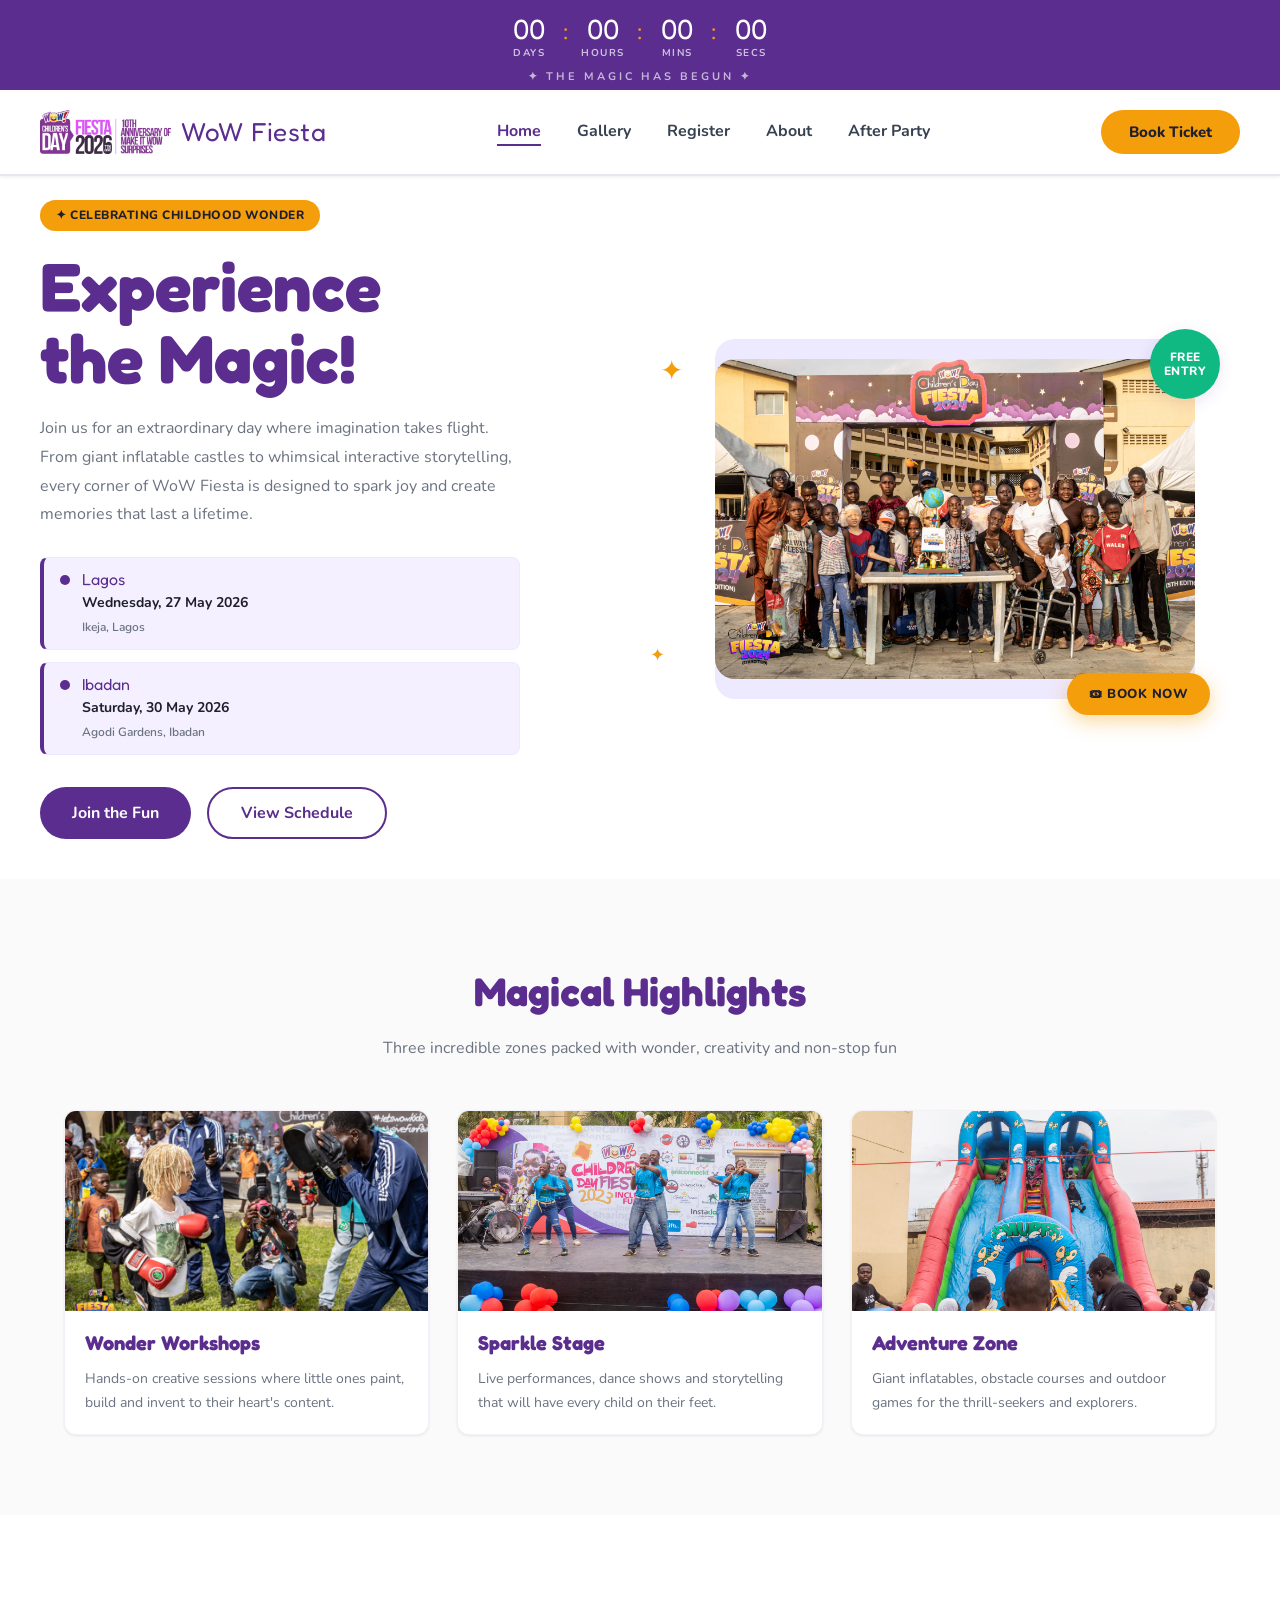
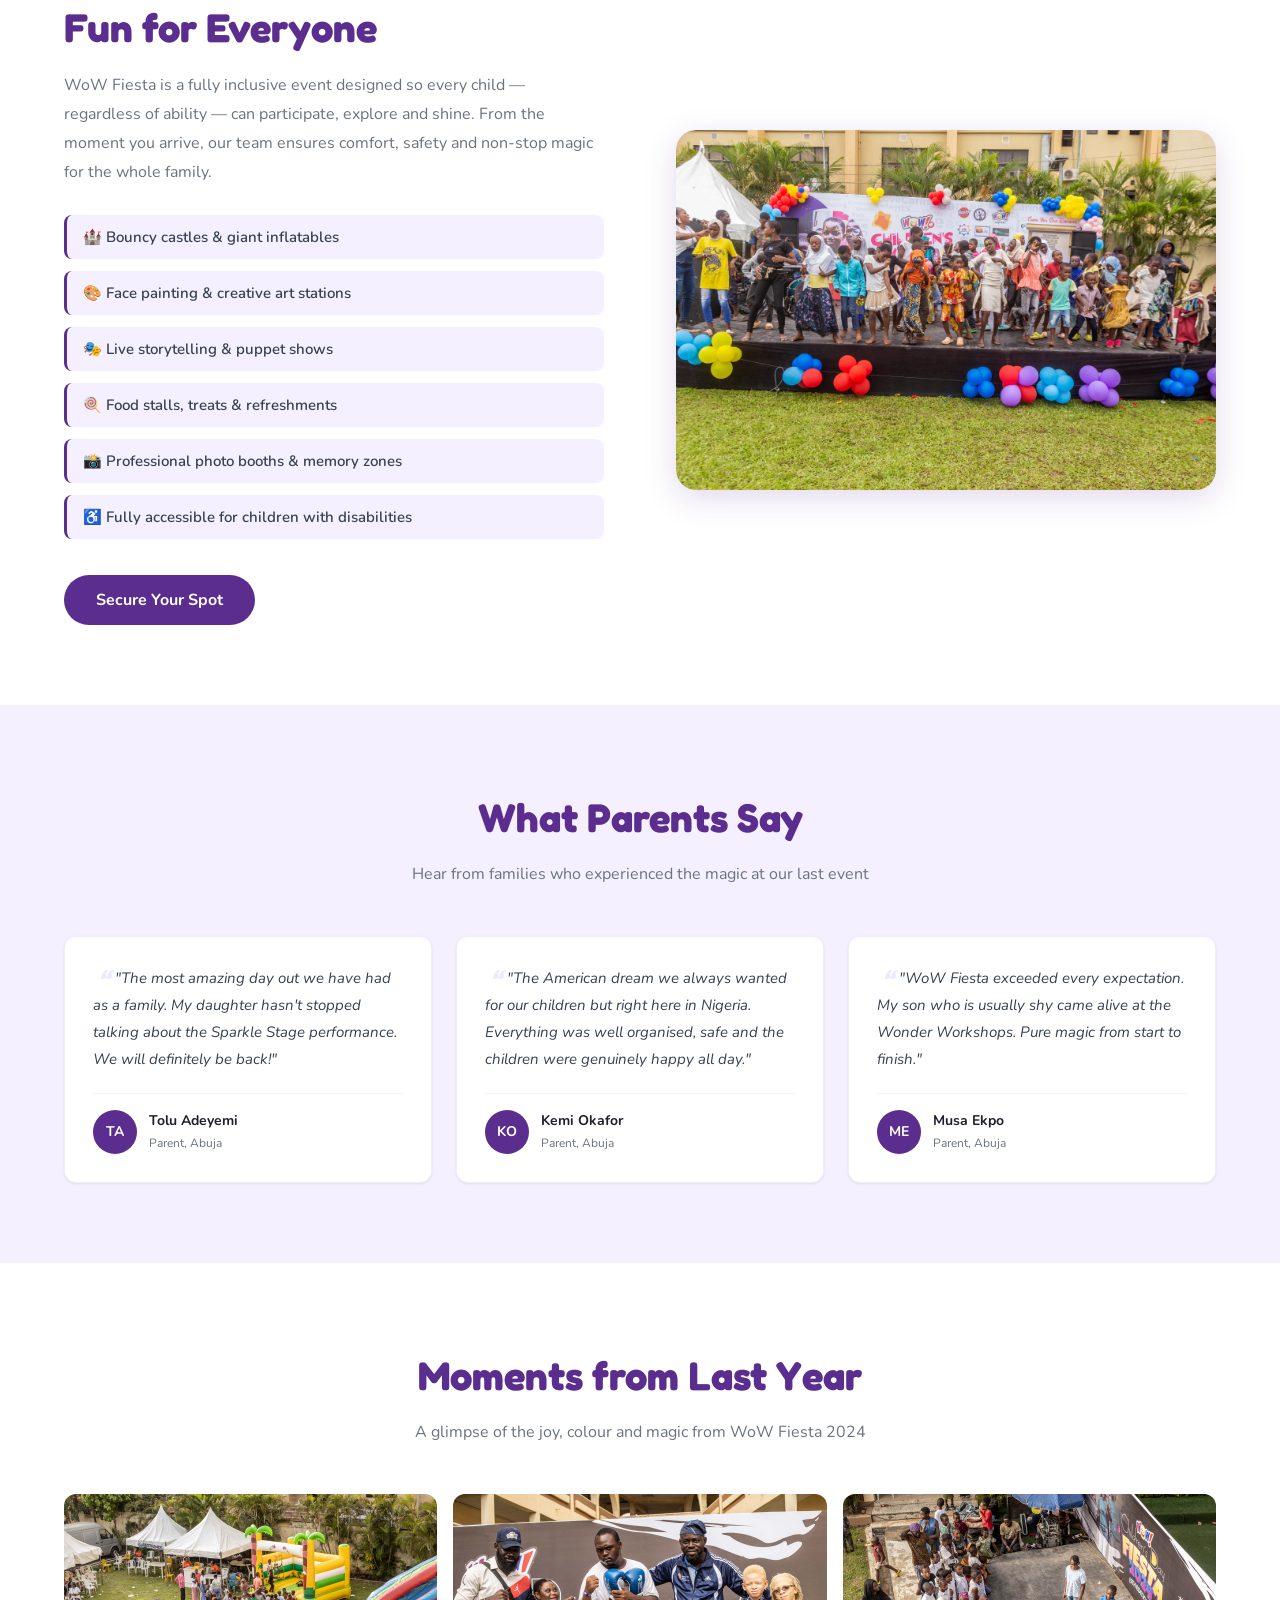
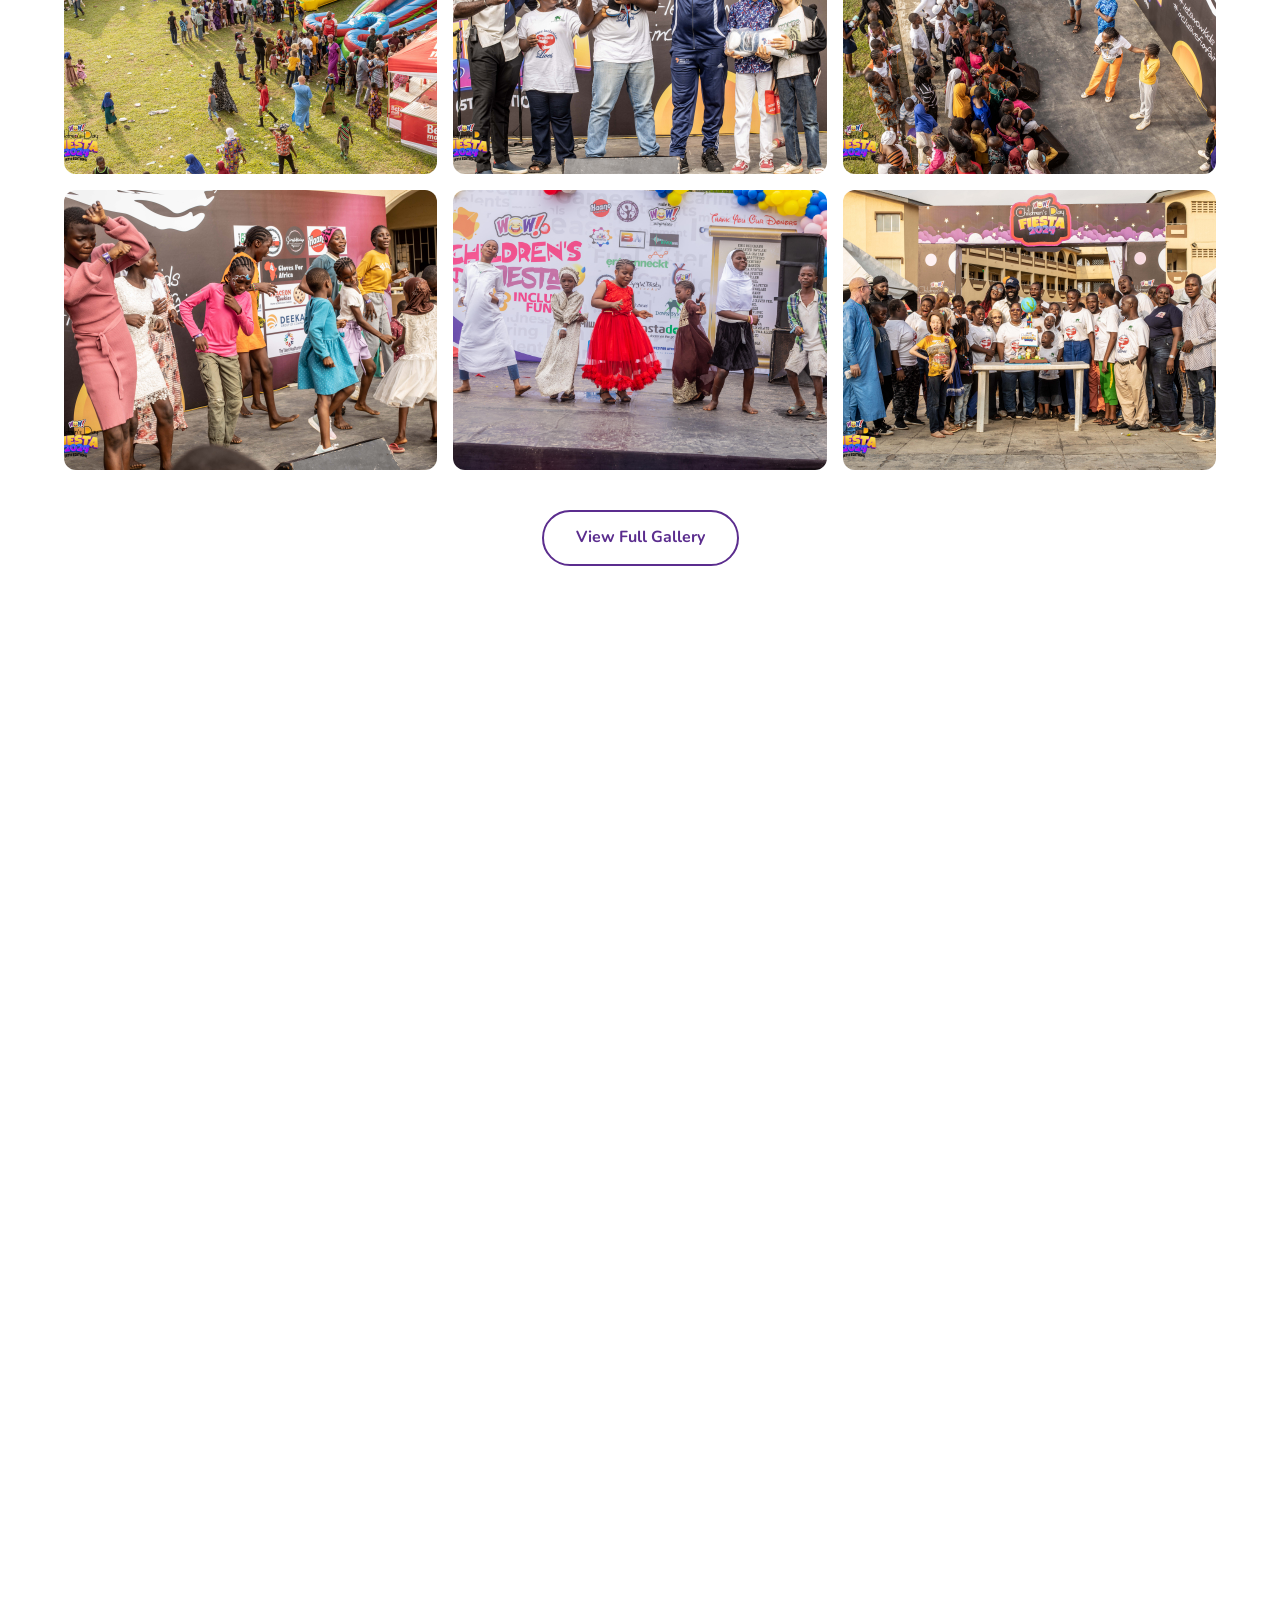
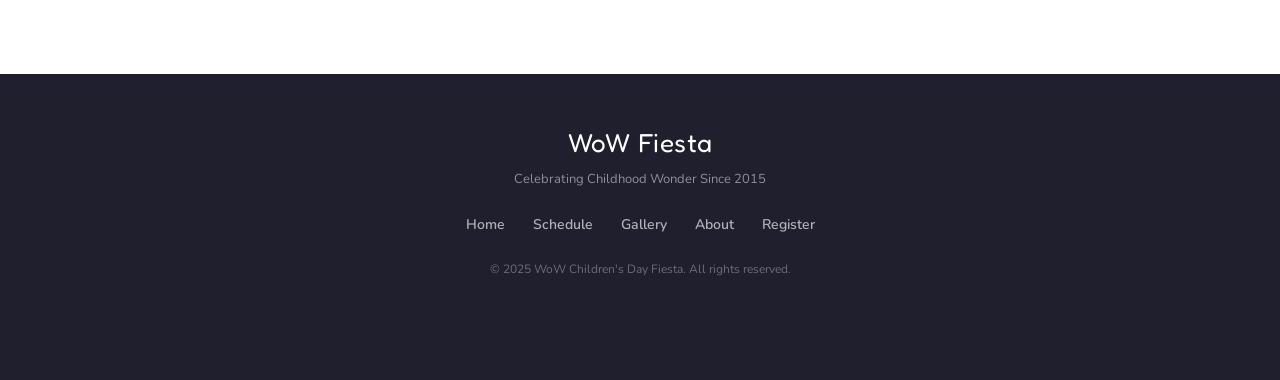
==== commit 5c13e4b8: "Fixed styling issues" ====
--- a/index.html
+++ b/index.html
@@ -13,6 +13,11 @@
 
   <!-- Stylesheet -->
   <link rel="stylesheet" href="css/style.css" />
+  
+  <!-- QR Code generator library -->
+  <script src="https://cdn.jsdelivr.net/npm/qrcode@1.5.3/build/qrcode.min.js"></script>
+  <!-- EmailJS library -->
+  <script src="https://cdn.jsdelivr.net/npm/@emailjs/browser@4/dist/email.min.js"></script>
 </head>
 
 <body>
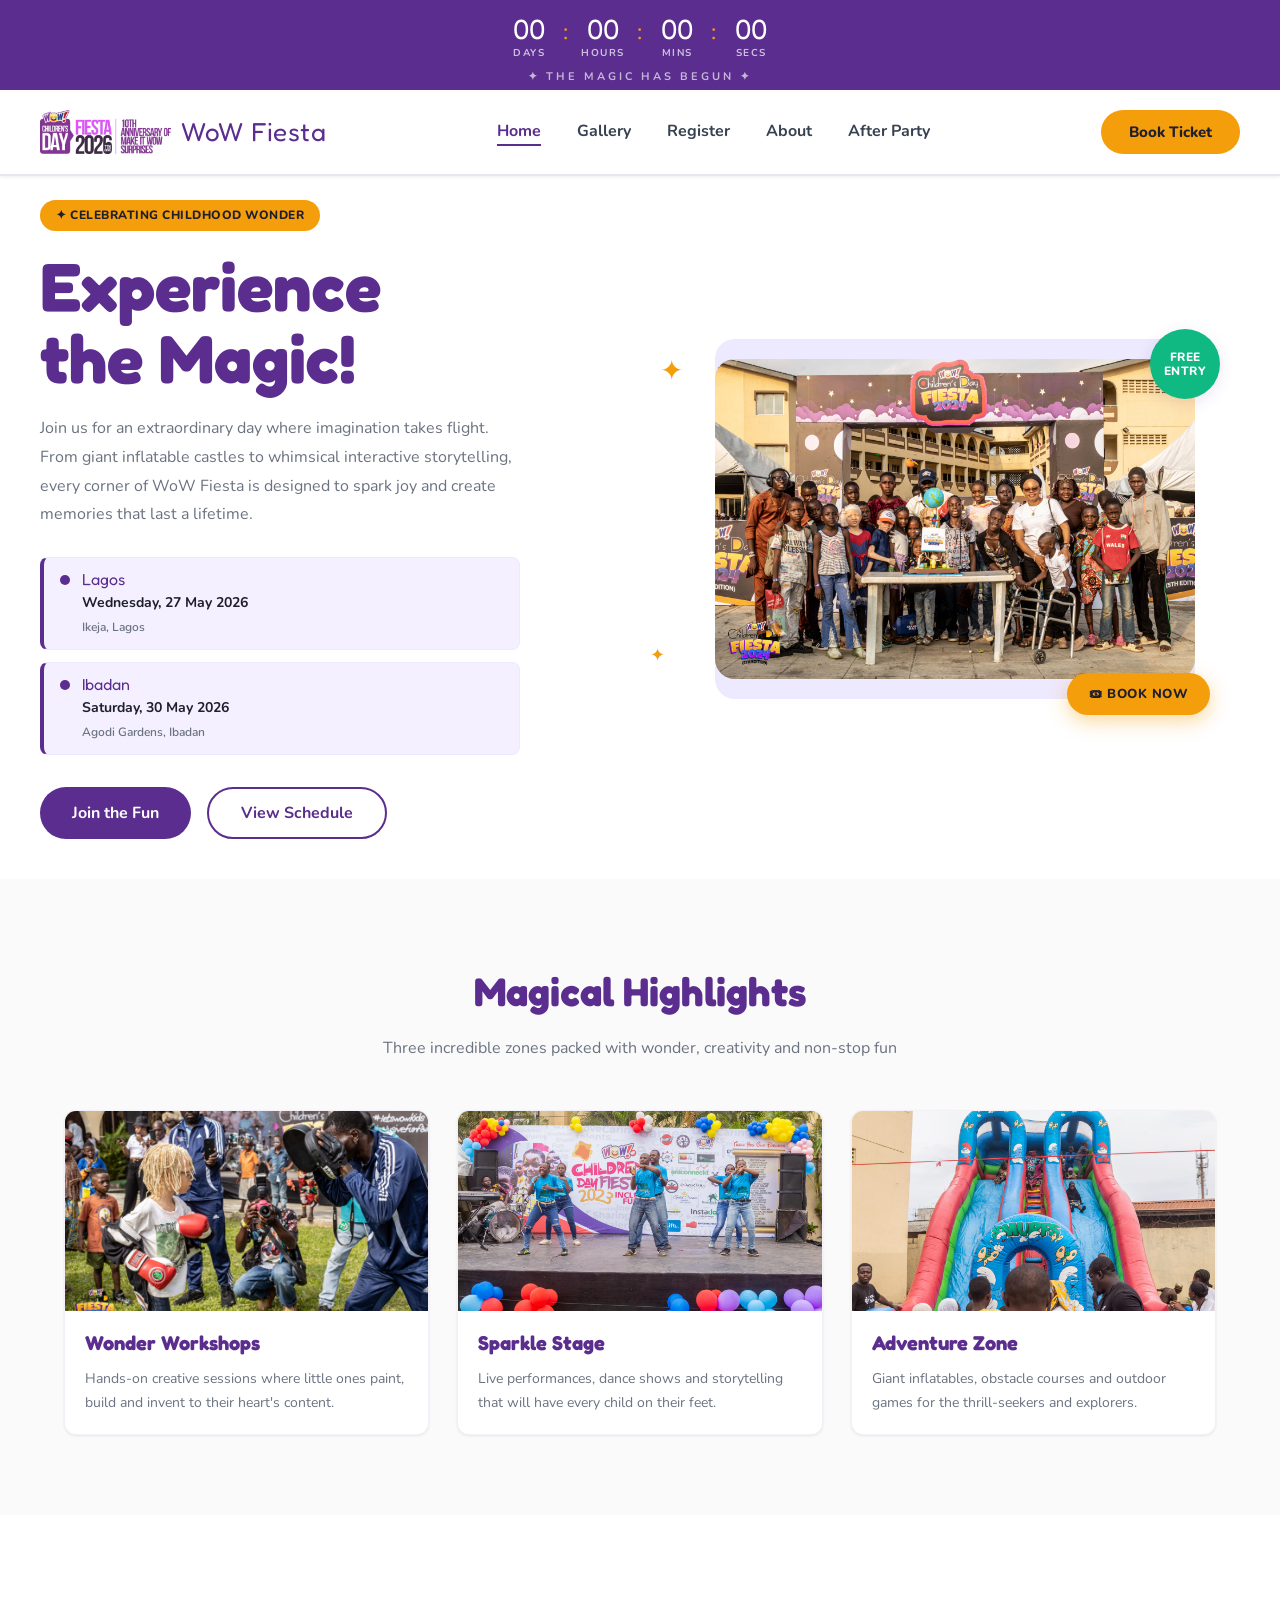
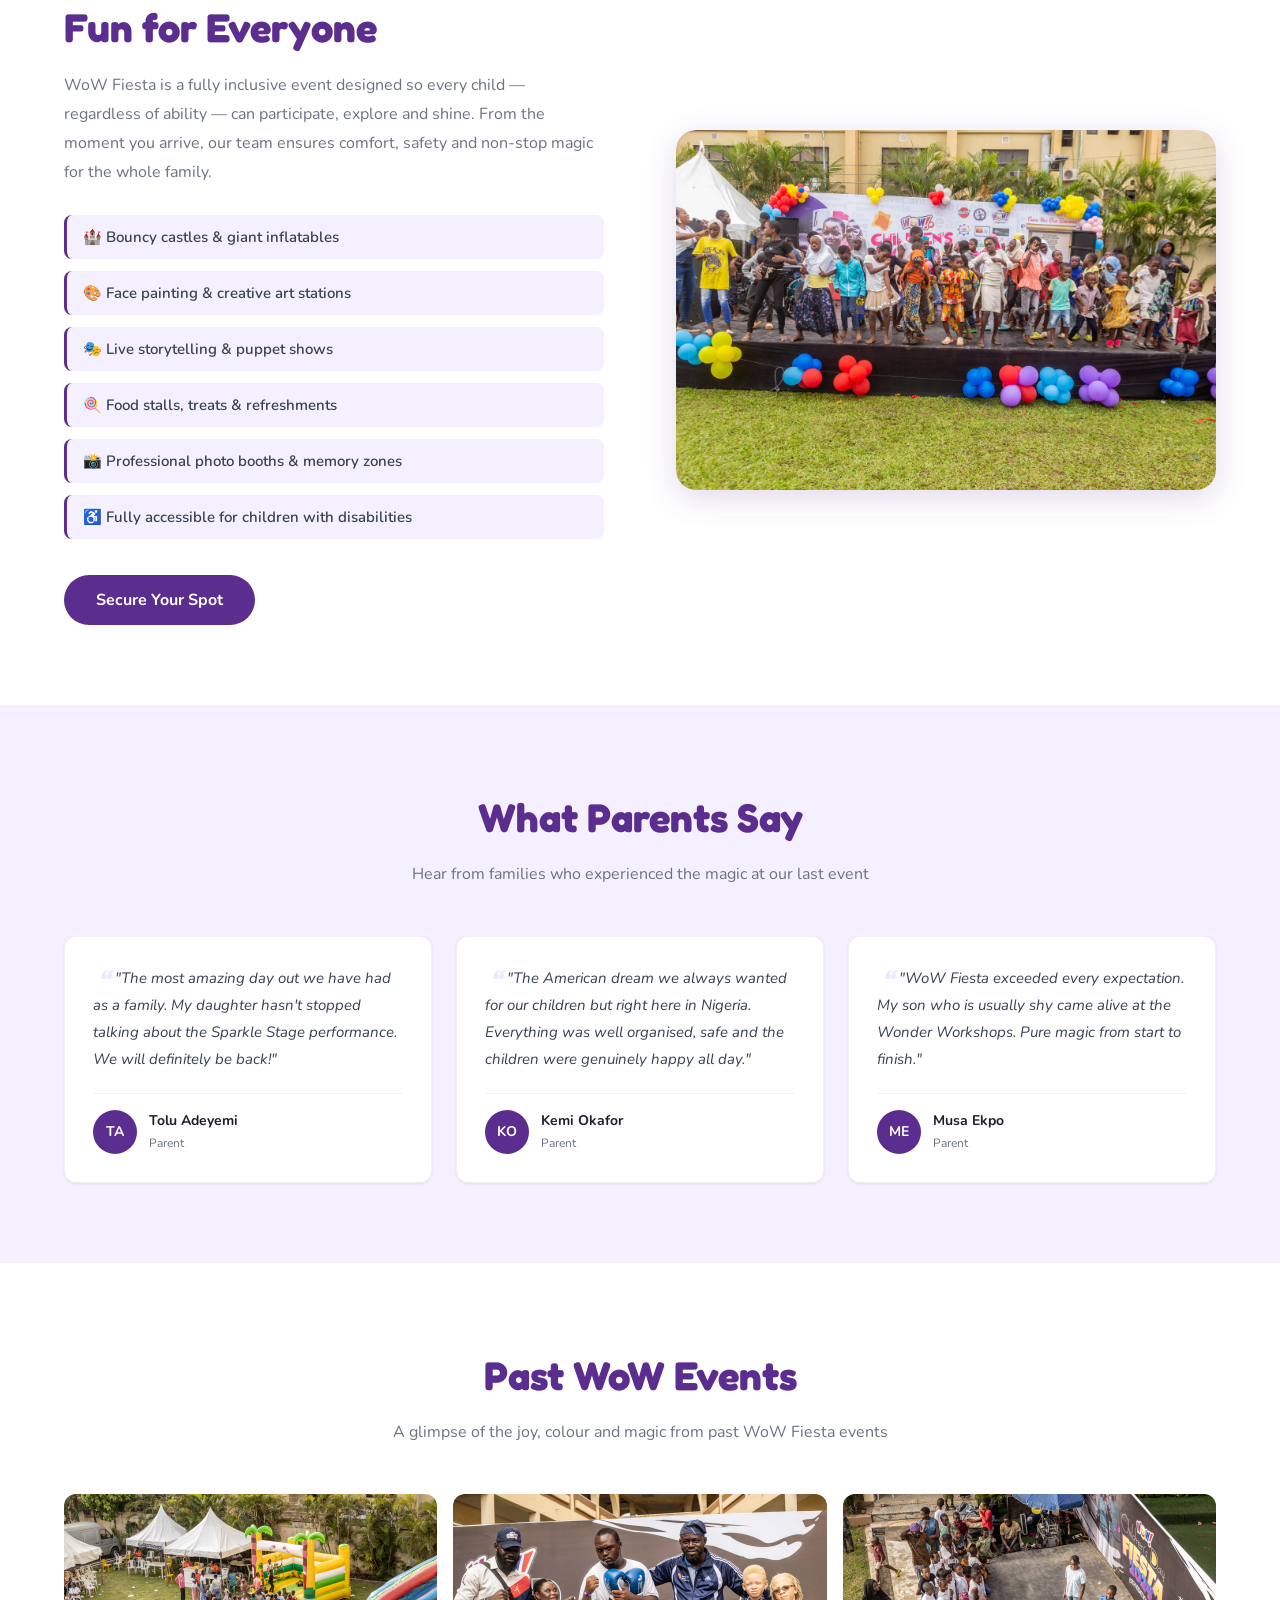
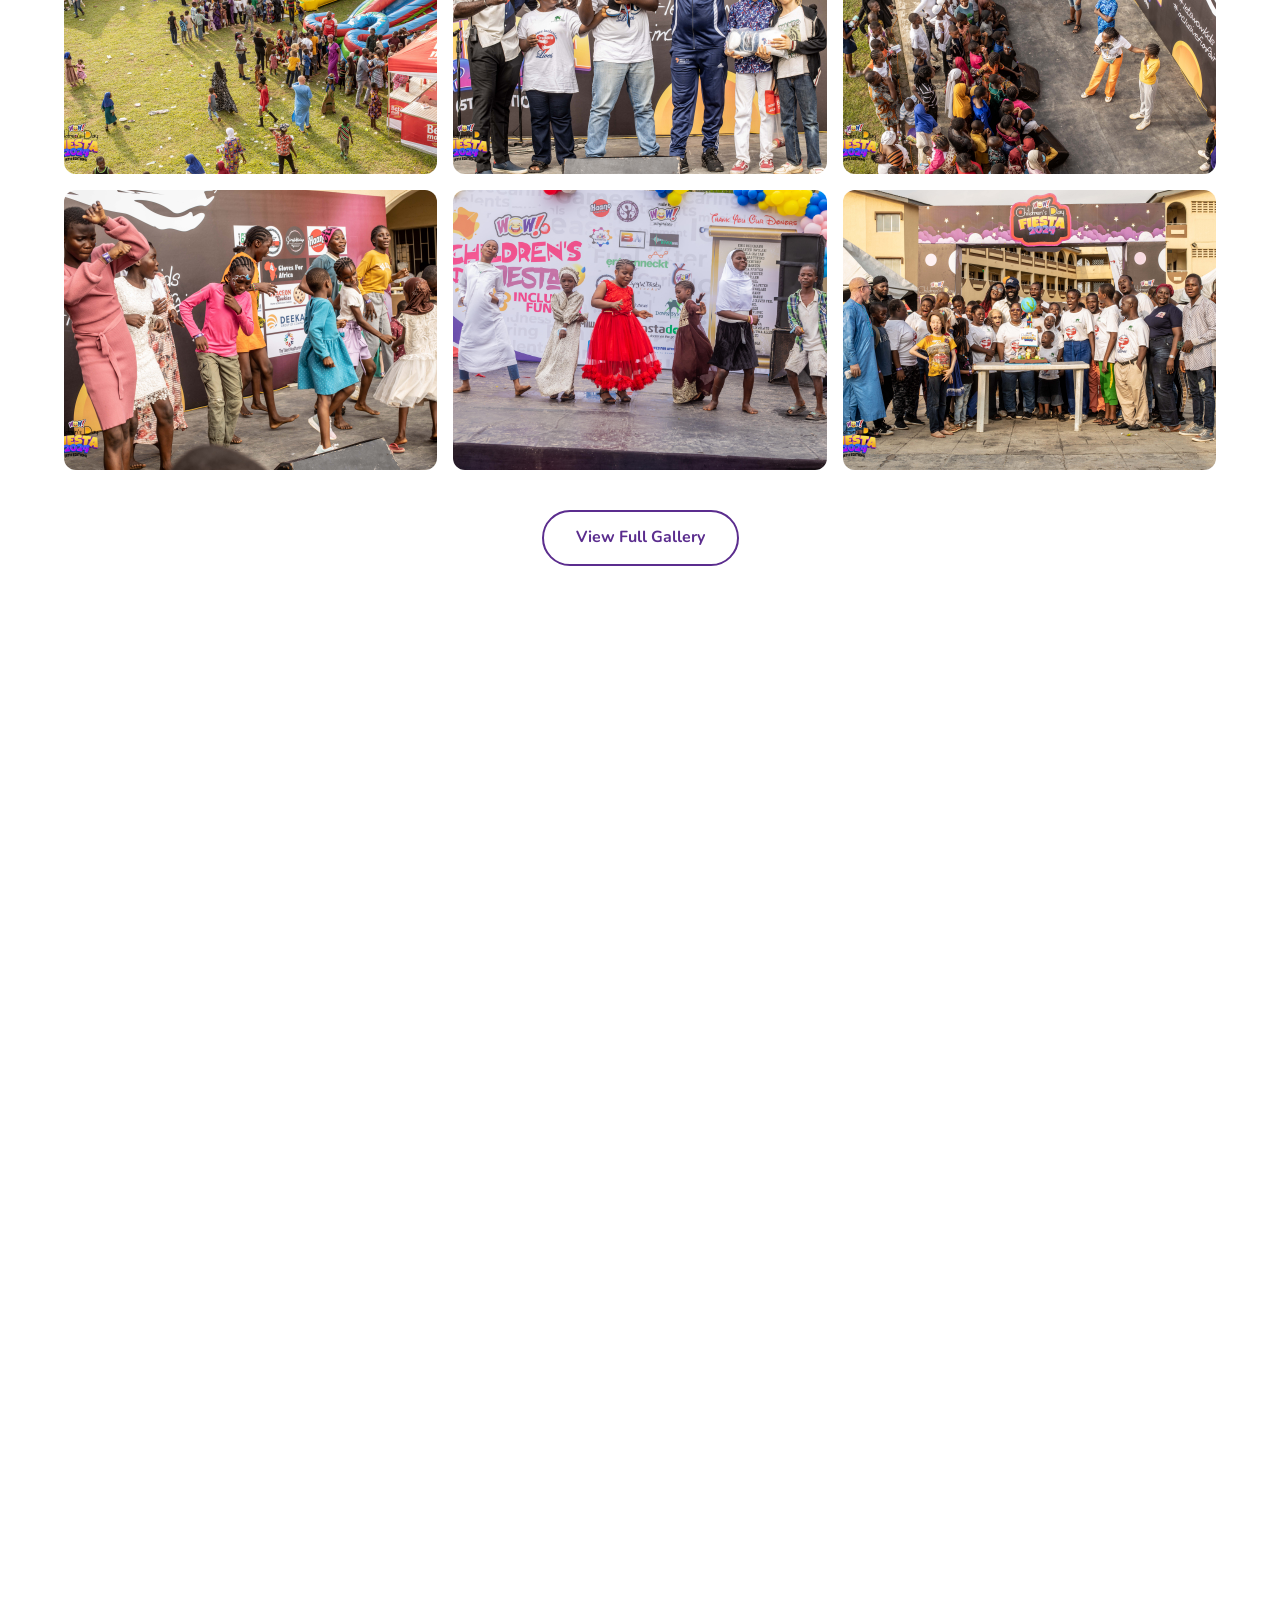
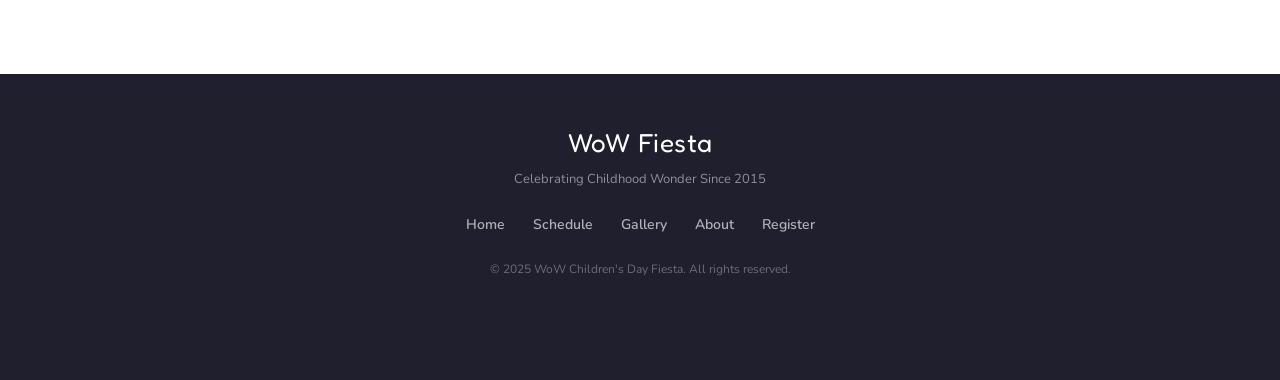
==== commit 1d0e4efc: "Fixed styling issues" ====
--- a/index.html
+++ b/index.html
@@ -14,8 +14,6 @@
   <!-- Stylesheet -->
   <link rel="stylesheet" href="css/style.css" />
   
-  <!-- QR Code generator library -->
-  <script src="https://cdn.jsdelivr.net/npm/qrcode@1.5.3/build/qrcode.min.js"></script>
   <!-- EmailJS library -->
   <script src="https://cdn.jsdelivr.net/npm/@emailjs/browser@4/dist/email.min.js"></script>
 </head>
@@ -304,7 +302,7 @@
             <div class="author-avatar">TA</div>
             <div>
               <p class="author-name">Tolu Adeyemi</p>
-              <p class="author-role">Parent, Abuja</p>
+              <p class="author-role">Parent </p>
             </div>
           </div>
         </div>
@@ -319,7 +317,7 @@
             <div class="author-avatar">KO</div>
             <div>
               <p class="author-name">Kemi Okafor</p>
-              <p class="author-role">Parent, Abuja</p>
+              <p class="author-role">Parent </p>
             </div>
           </div>
         </div>
@@ -334,7 +332,7 @@
             <div class="author-avatar">ME</div>
             <div>
               <p class="author-name">Musa Ekpo</p>
-              <p class="author-role">Parent, Abuja</p>
+              <p class="author-role">Parent </p>
             </div>
           </div>
         </div>
@@ -351,10 +349,10 @@
   ============================================ -->
   <section class="gallery" id="gallery">
     <div class="section-container">
-      <h2 class="section-title">Moments from Last Year</h2>
-      <p class="section-sub">
-        A glimpse of the joy, colour and magic from WoW Fiesta 2024
-      </p>
+     <h2 class="section-title">Past WoW Events</h2>
+<p class="section-sub">
+  A glimpse of the joy, colour and magic from past WoW Fiesta events
+</p>
 
       <div class="gallery-grid">
         <div class="gallery-item">
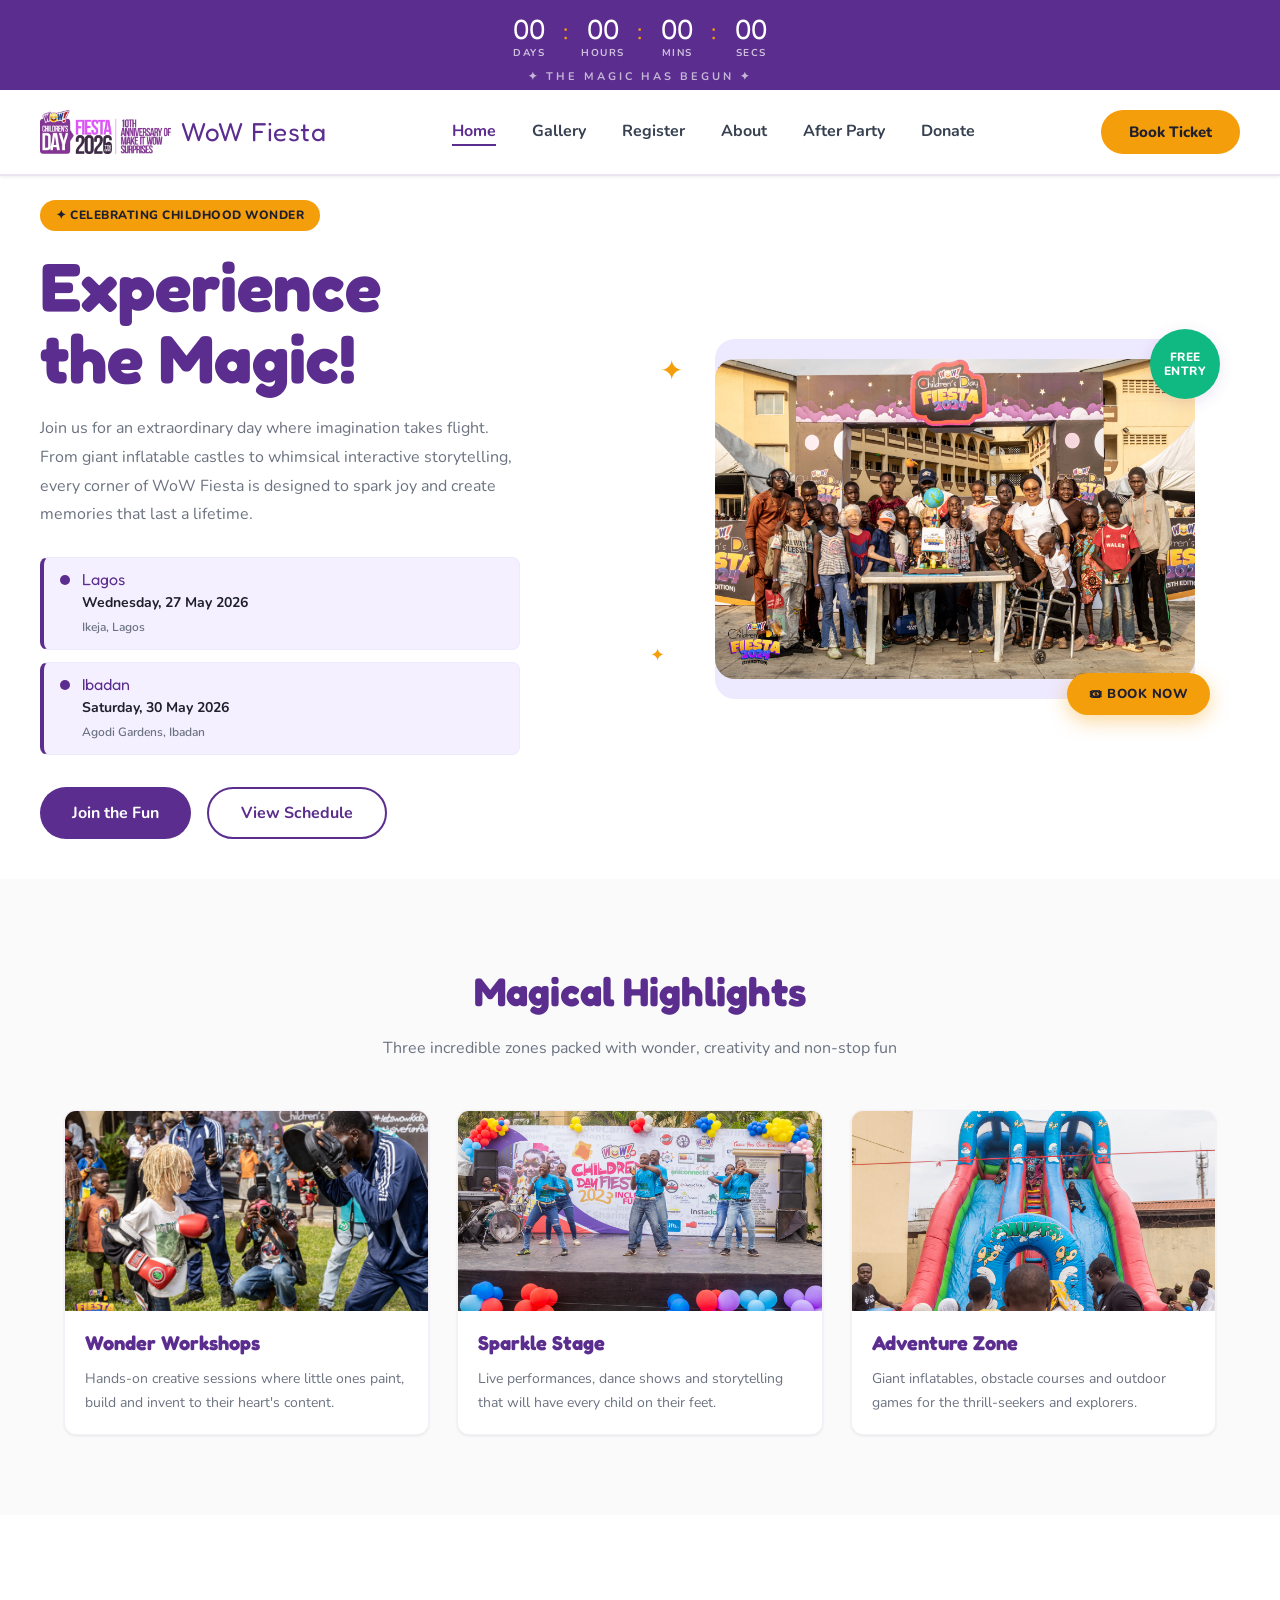
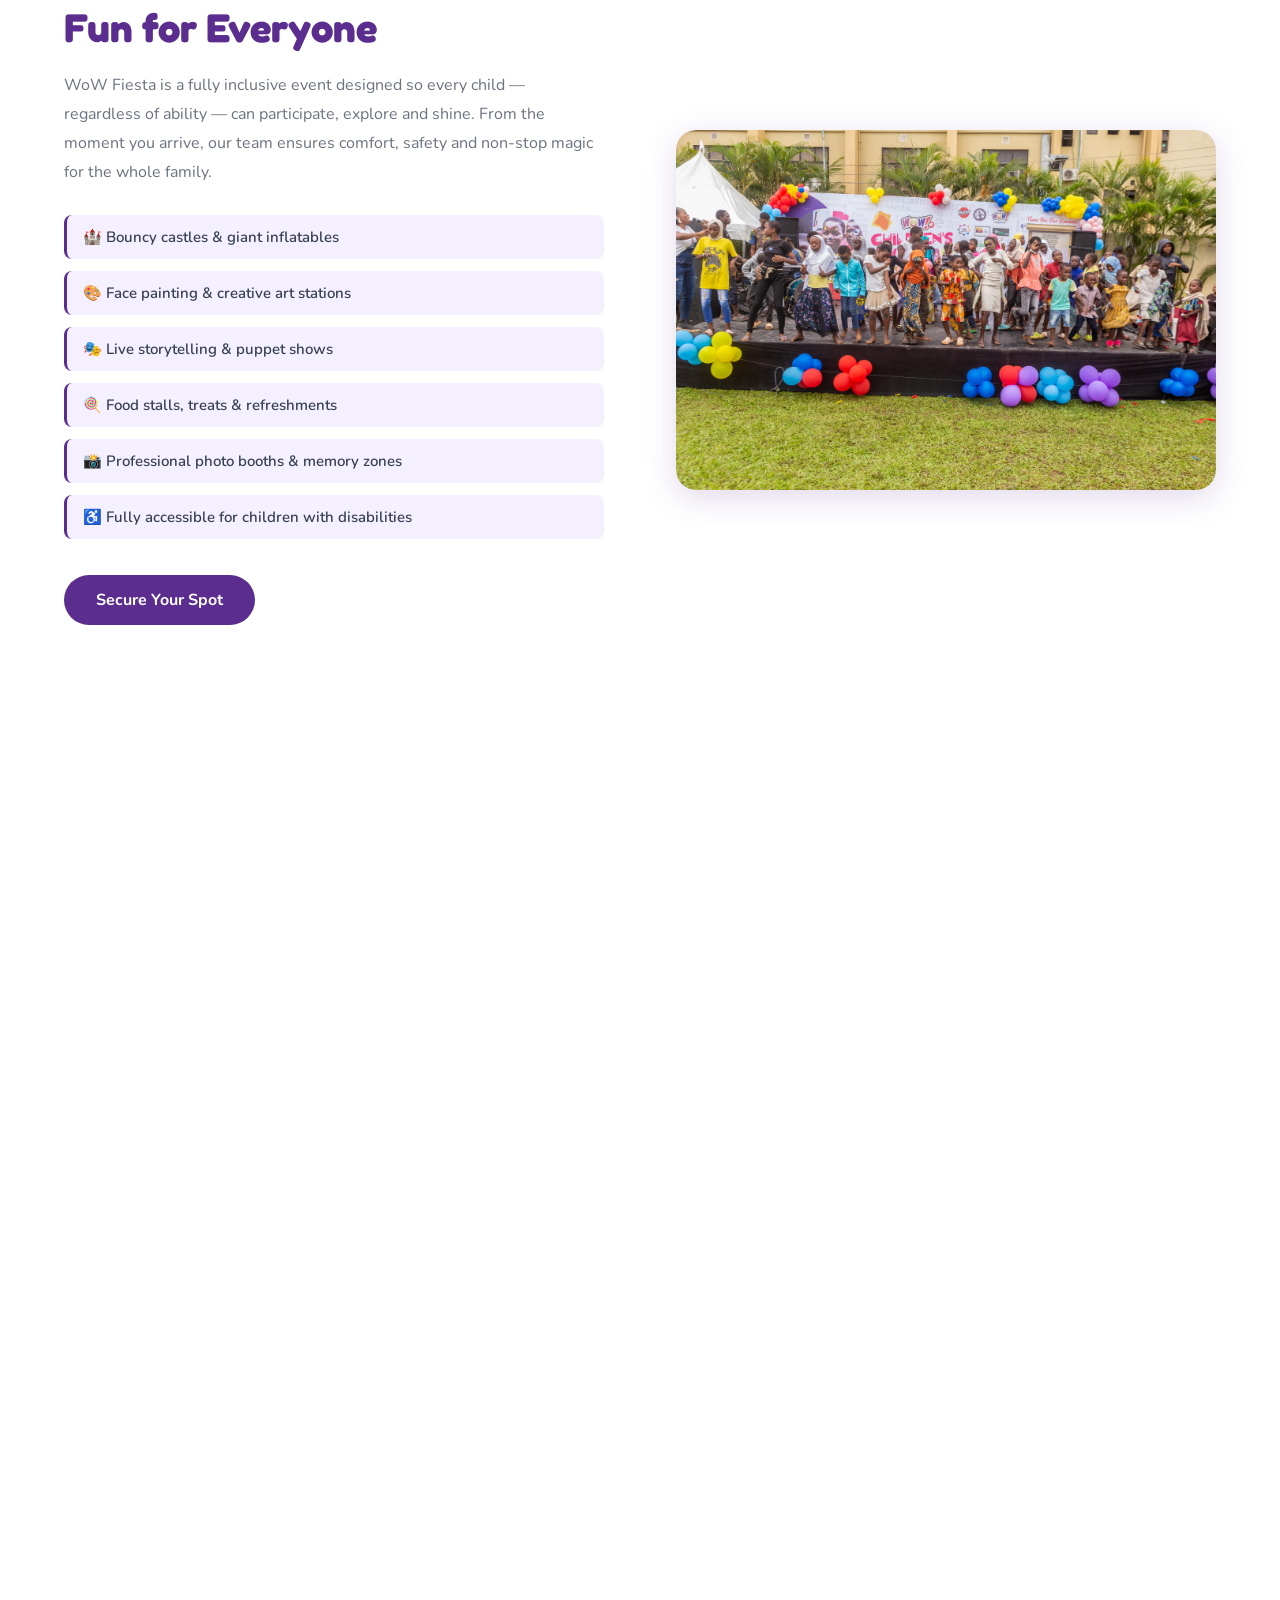
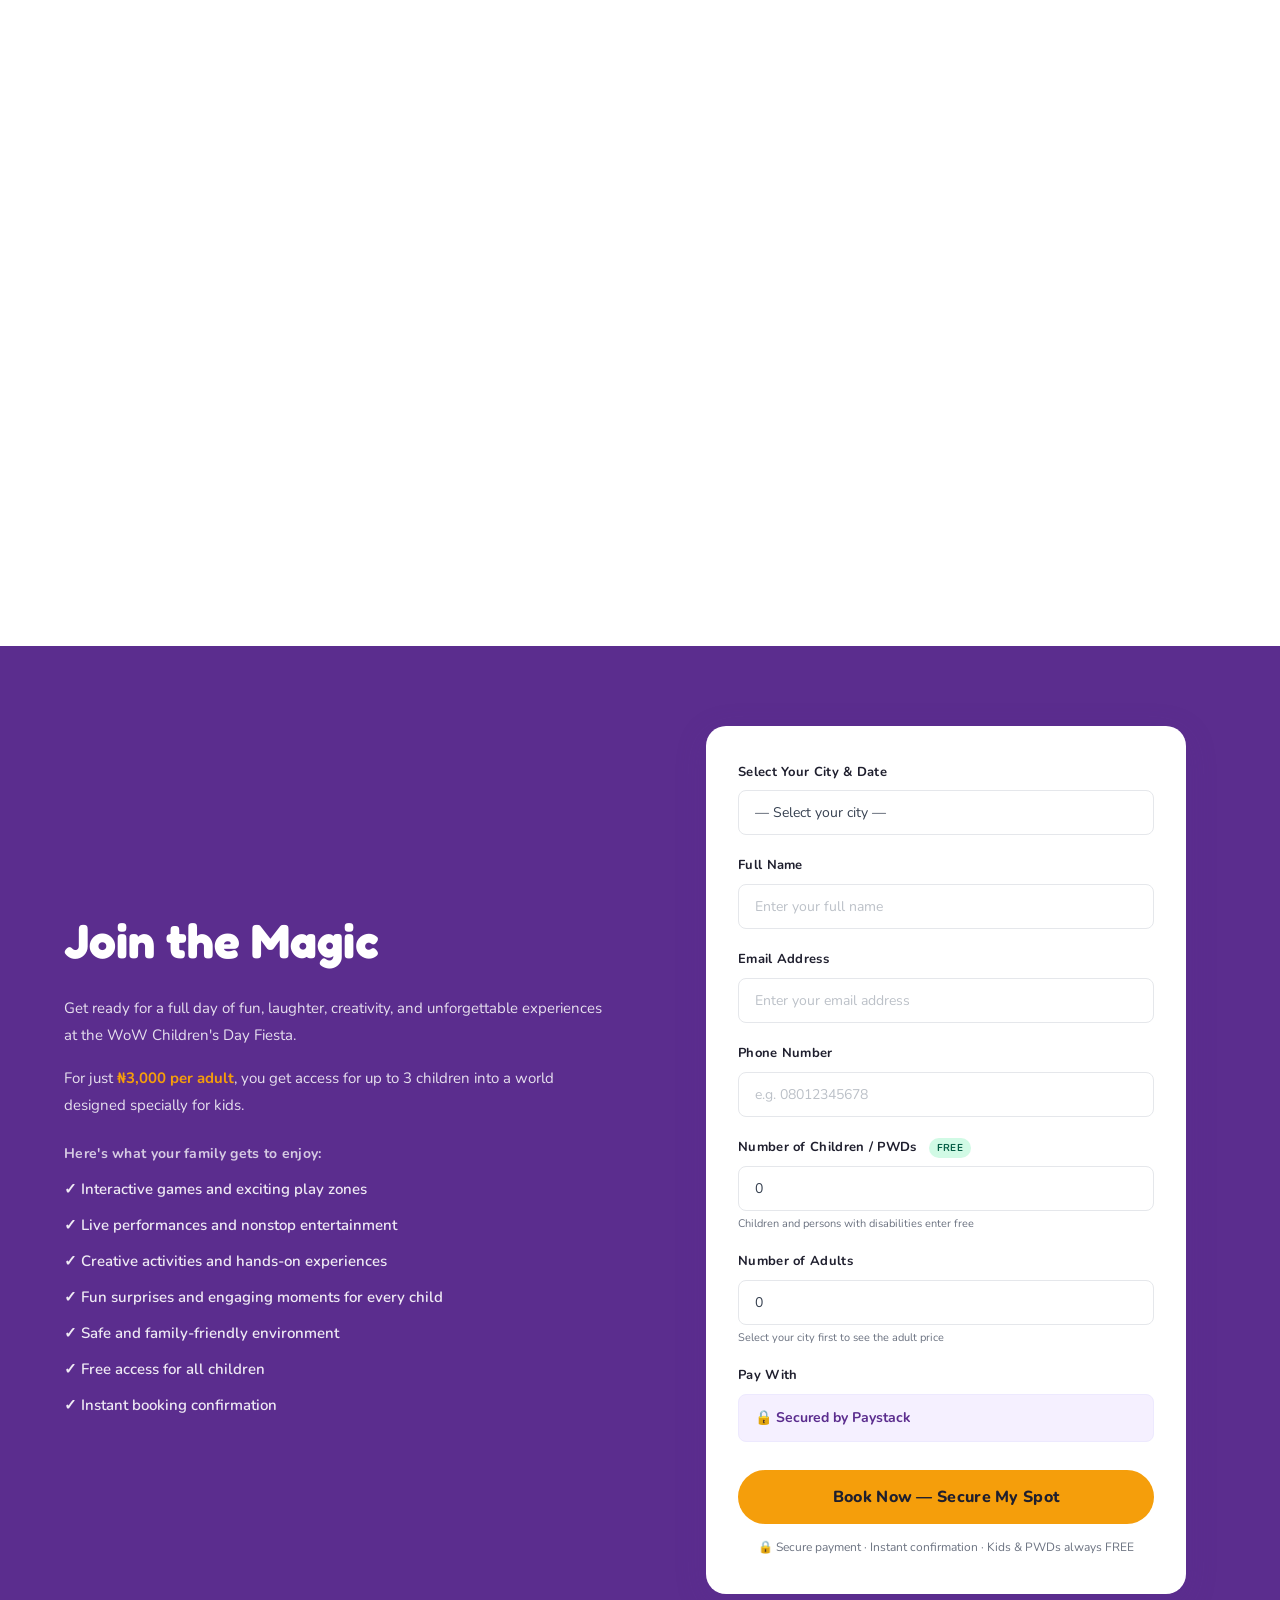
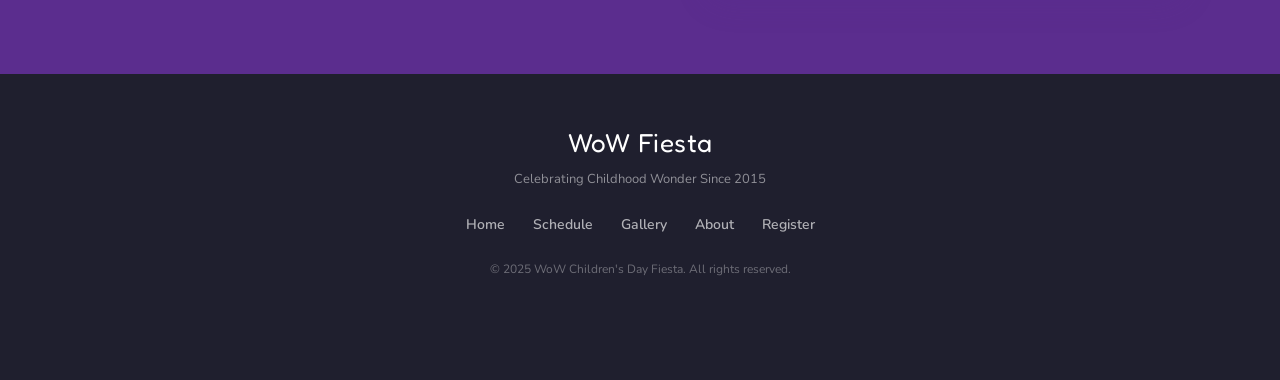
==== commit 887a985b: "Fixed styling issues" ====
--- a/index.html
+++ b/index.html
@@ -66,6 +66,7 @@
       <li><a href="#register" class="nav-link">Register</a></li>
       <li><a href="#about" class="nav-link">About</a></li>
       <li><a href="after-party.html" class="nav-link">After Party</a></li>
+      <li><a href="donate.html" class="nav-link">Donate</a></li>
     </ul>
     <button class="nav-book-btn" onclick="scrollToSection('register')">
       Book Ticket
@@ -85,6 +86,7 @@
     <a href="#register" onclick="closeMenu()">Register</a>
     <a href="#about" onclick="closeMenu()">About</a>
     <a href="after-party.html" onclick="closeMenu()">After Party</a>
+    <a href="donate.html" onclick="closeMenu()">Donate</a>
   </div>
 
 
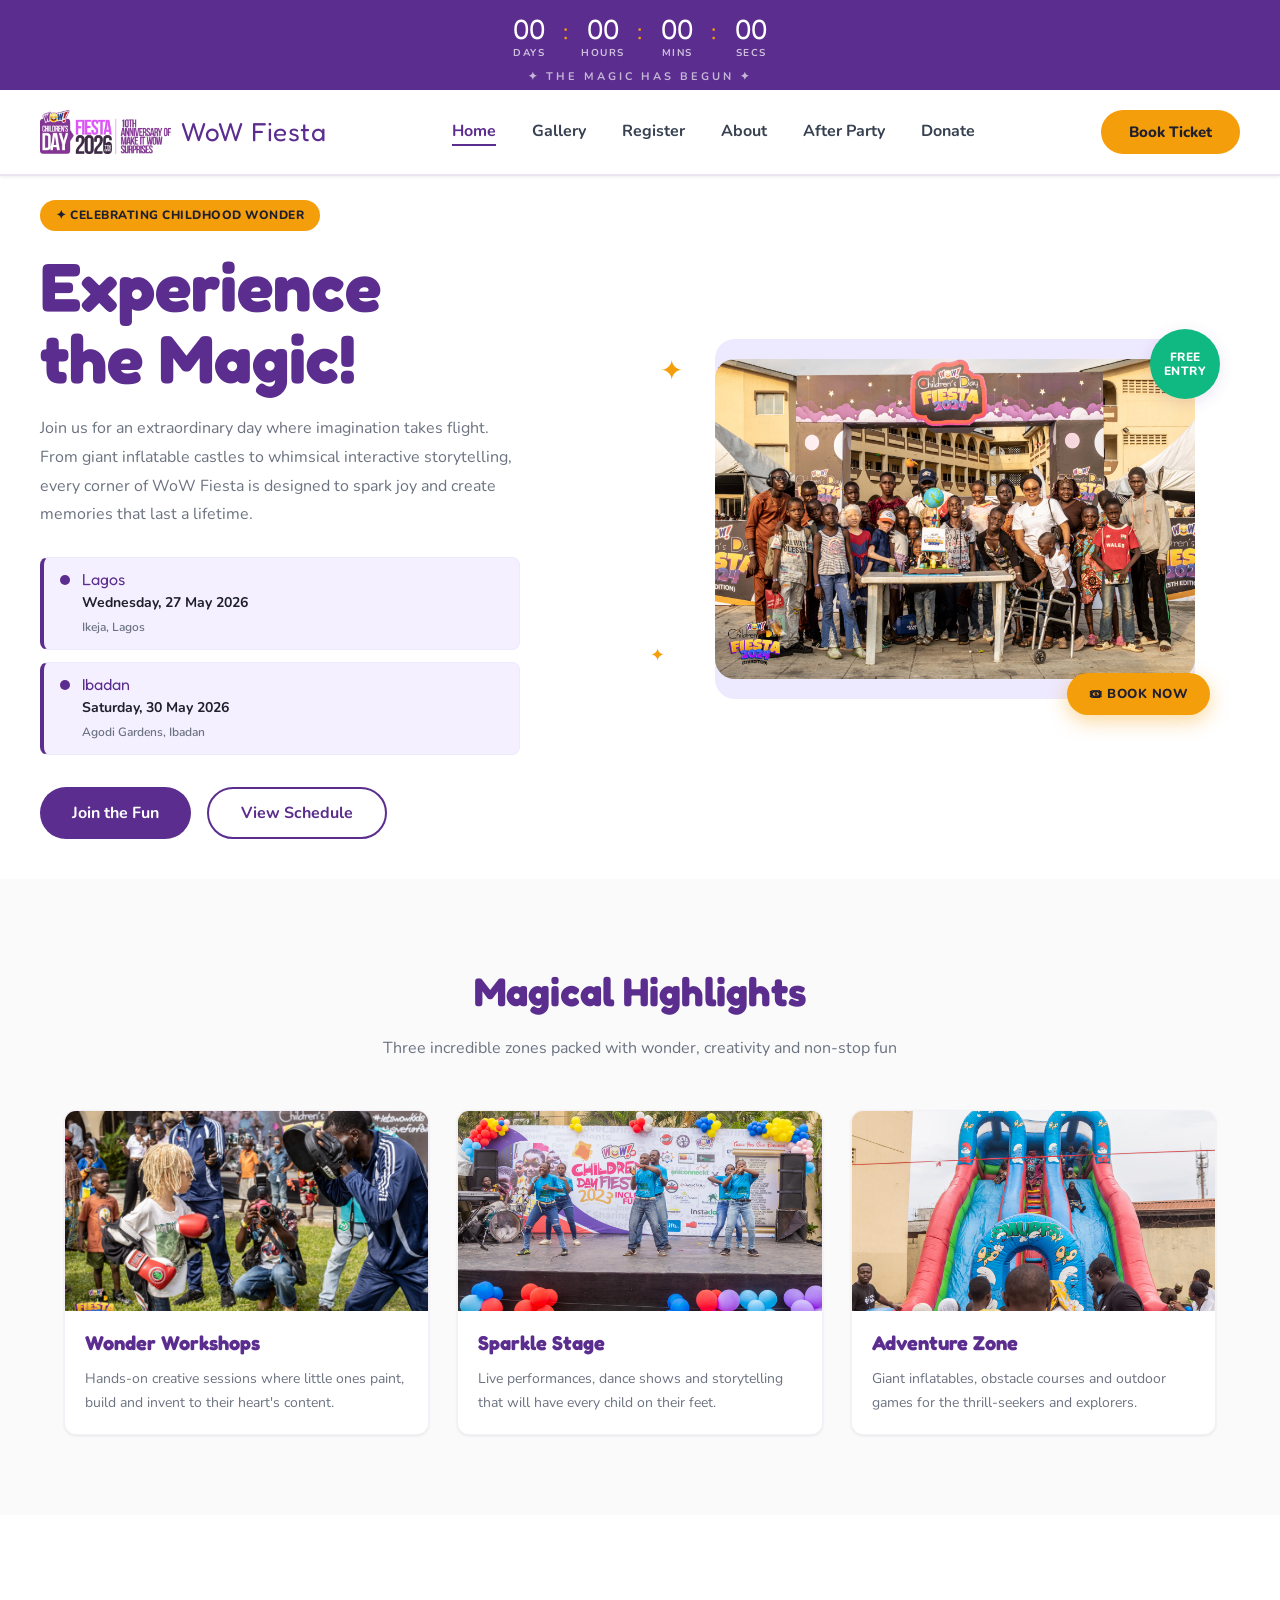
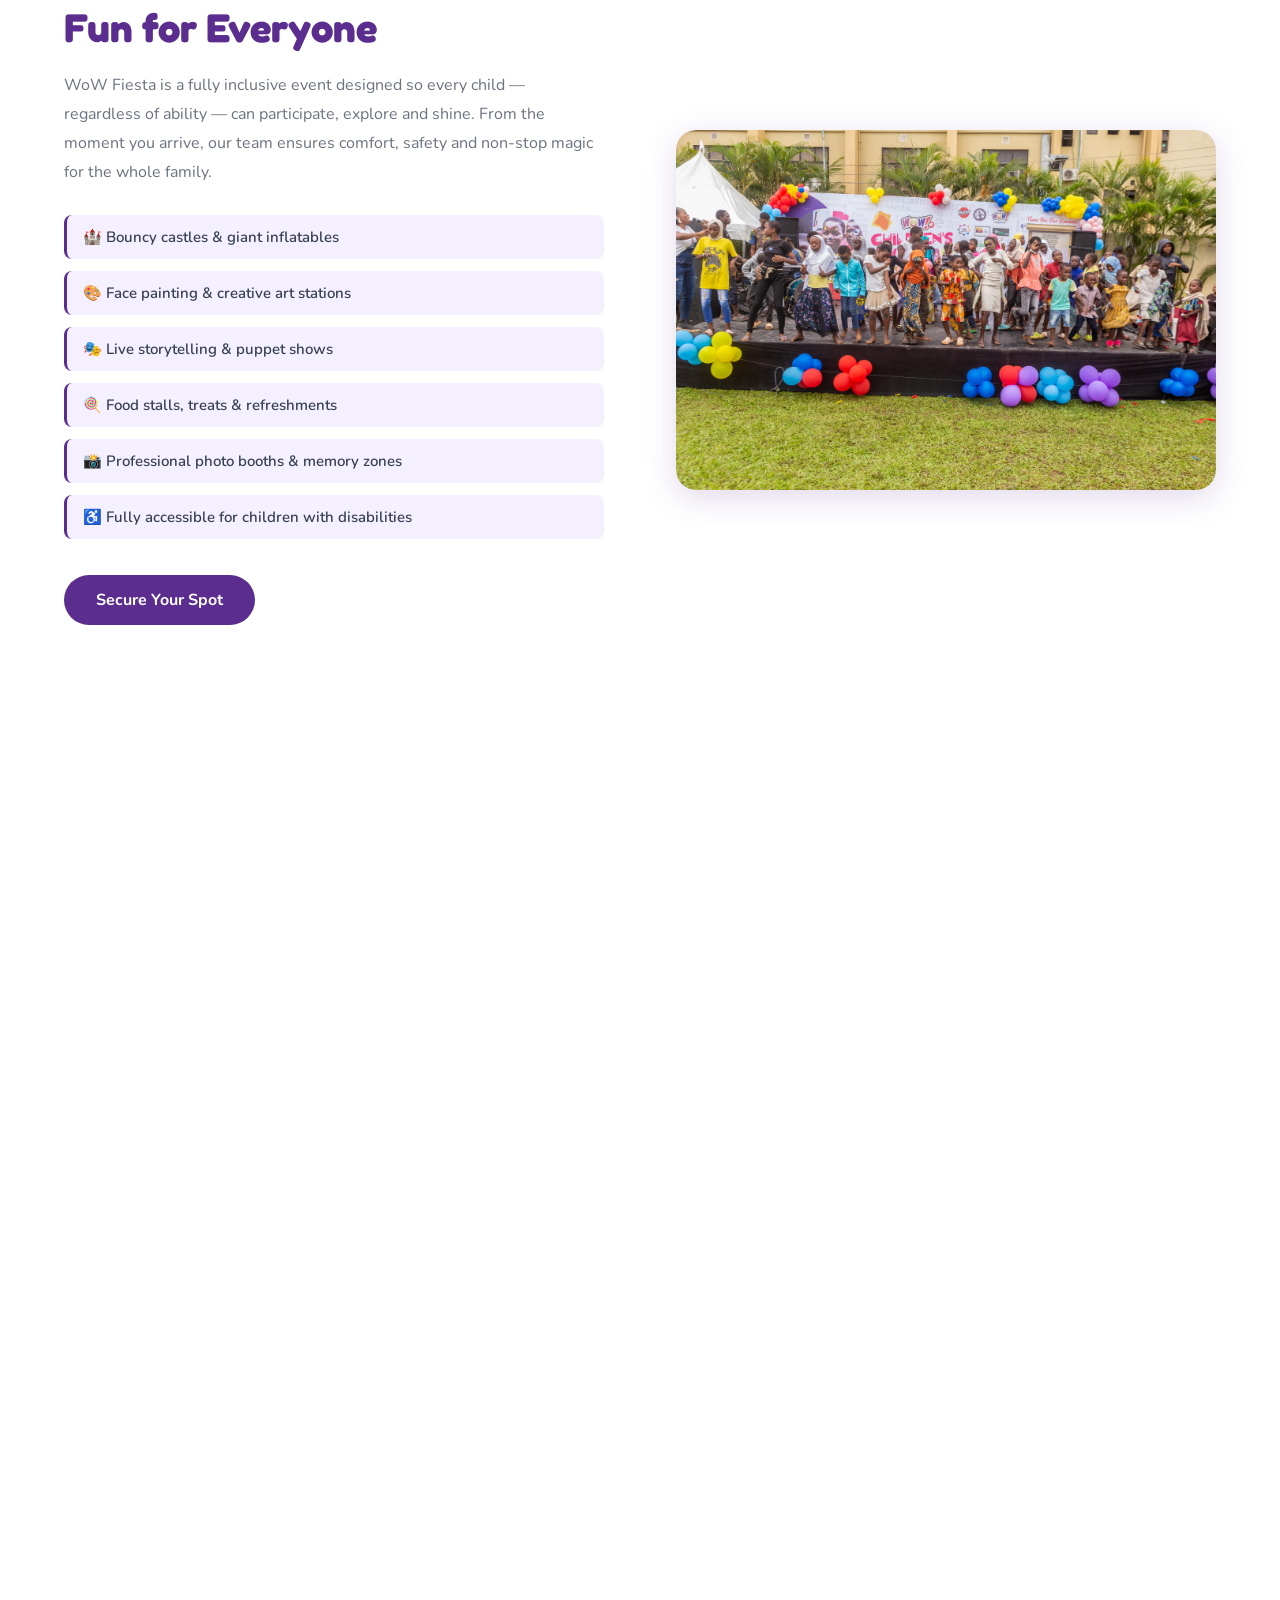
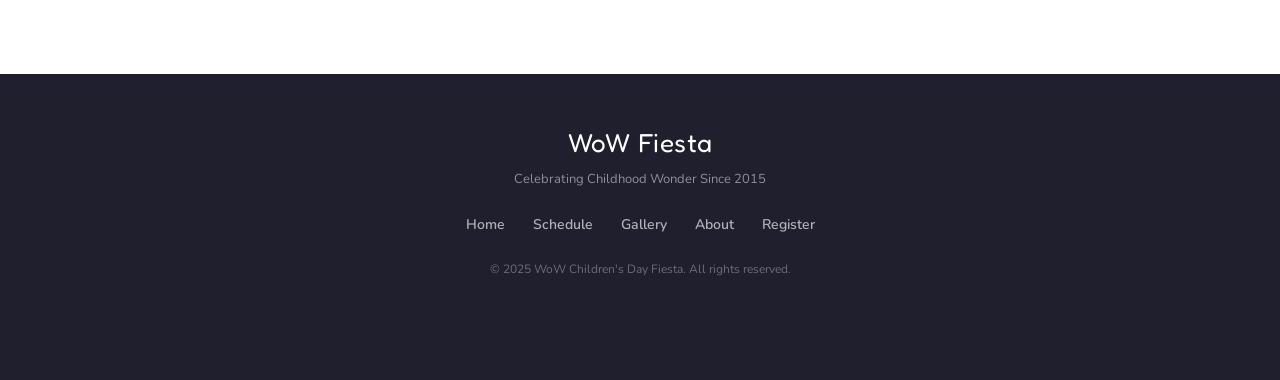
==== commit 6eca588f: "Fixed styling issues" ====
--- a/index.html
+++ b/index.html
@@ -3,7 +3,7 @@
 <head>
   <meta charset="UTF-8" />
   <meta name="viewport" content="width=device-width, initial-scale=1.0" />
-  <meta name="description" content="WoW Children's Day Fiesta — 10th Anniversary. The most magical Children's Day celebration in Abuja. Register now!" />
+  <meta name="description" content="The most magical Children's Day celebration in Lagos & Ibadan. Register now and join the magic!" />
   <title>WoW Children's Day Fiesta — 10th Anniversary</title>
   <!-- This stops the favicon 404 error -->
 <link rel="icon" href="assets/logo.png" type="image/png" />
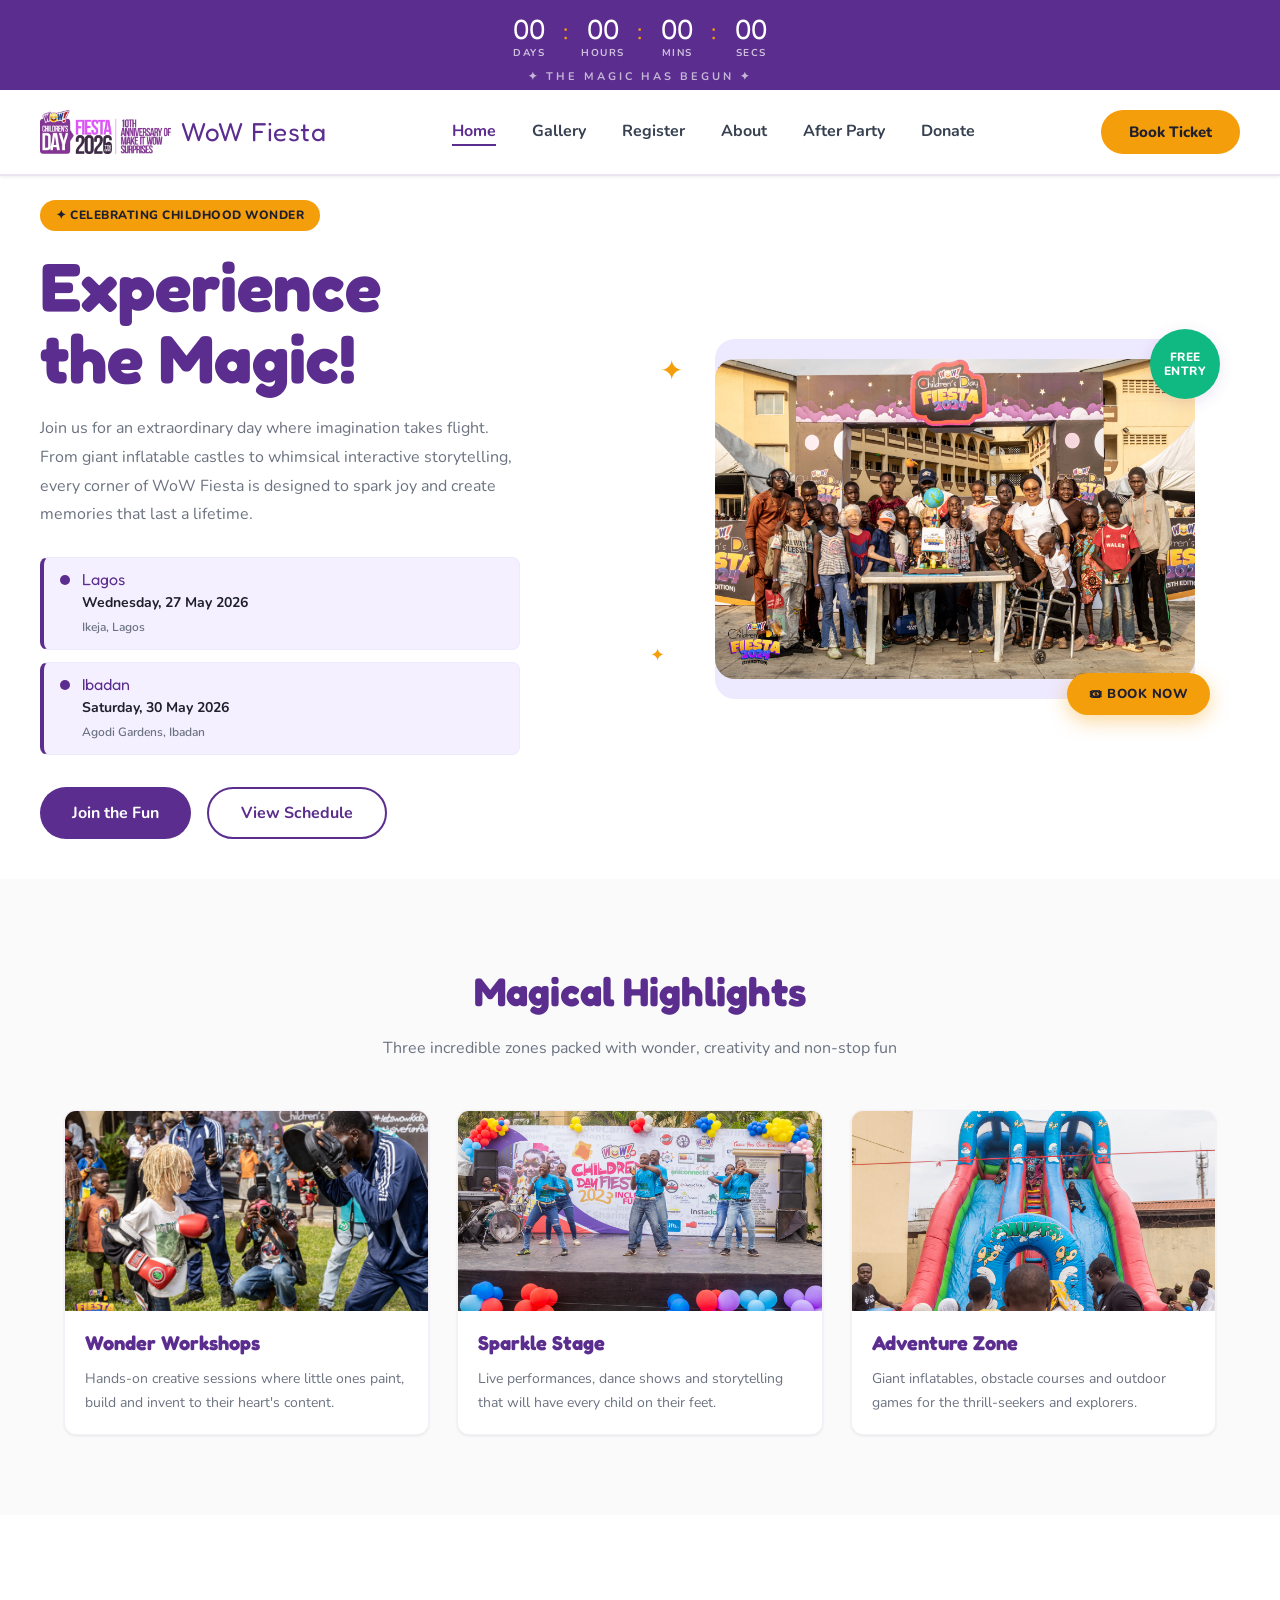
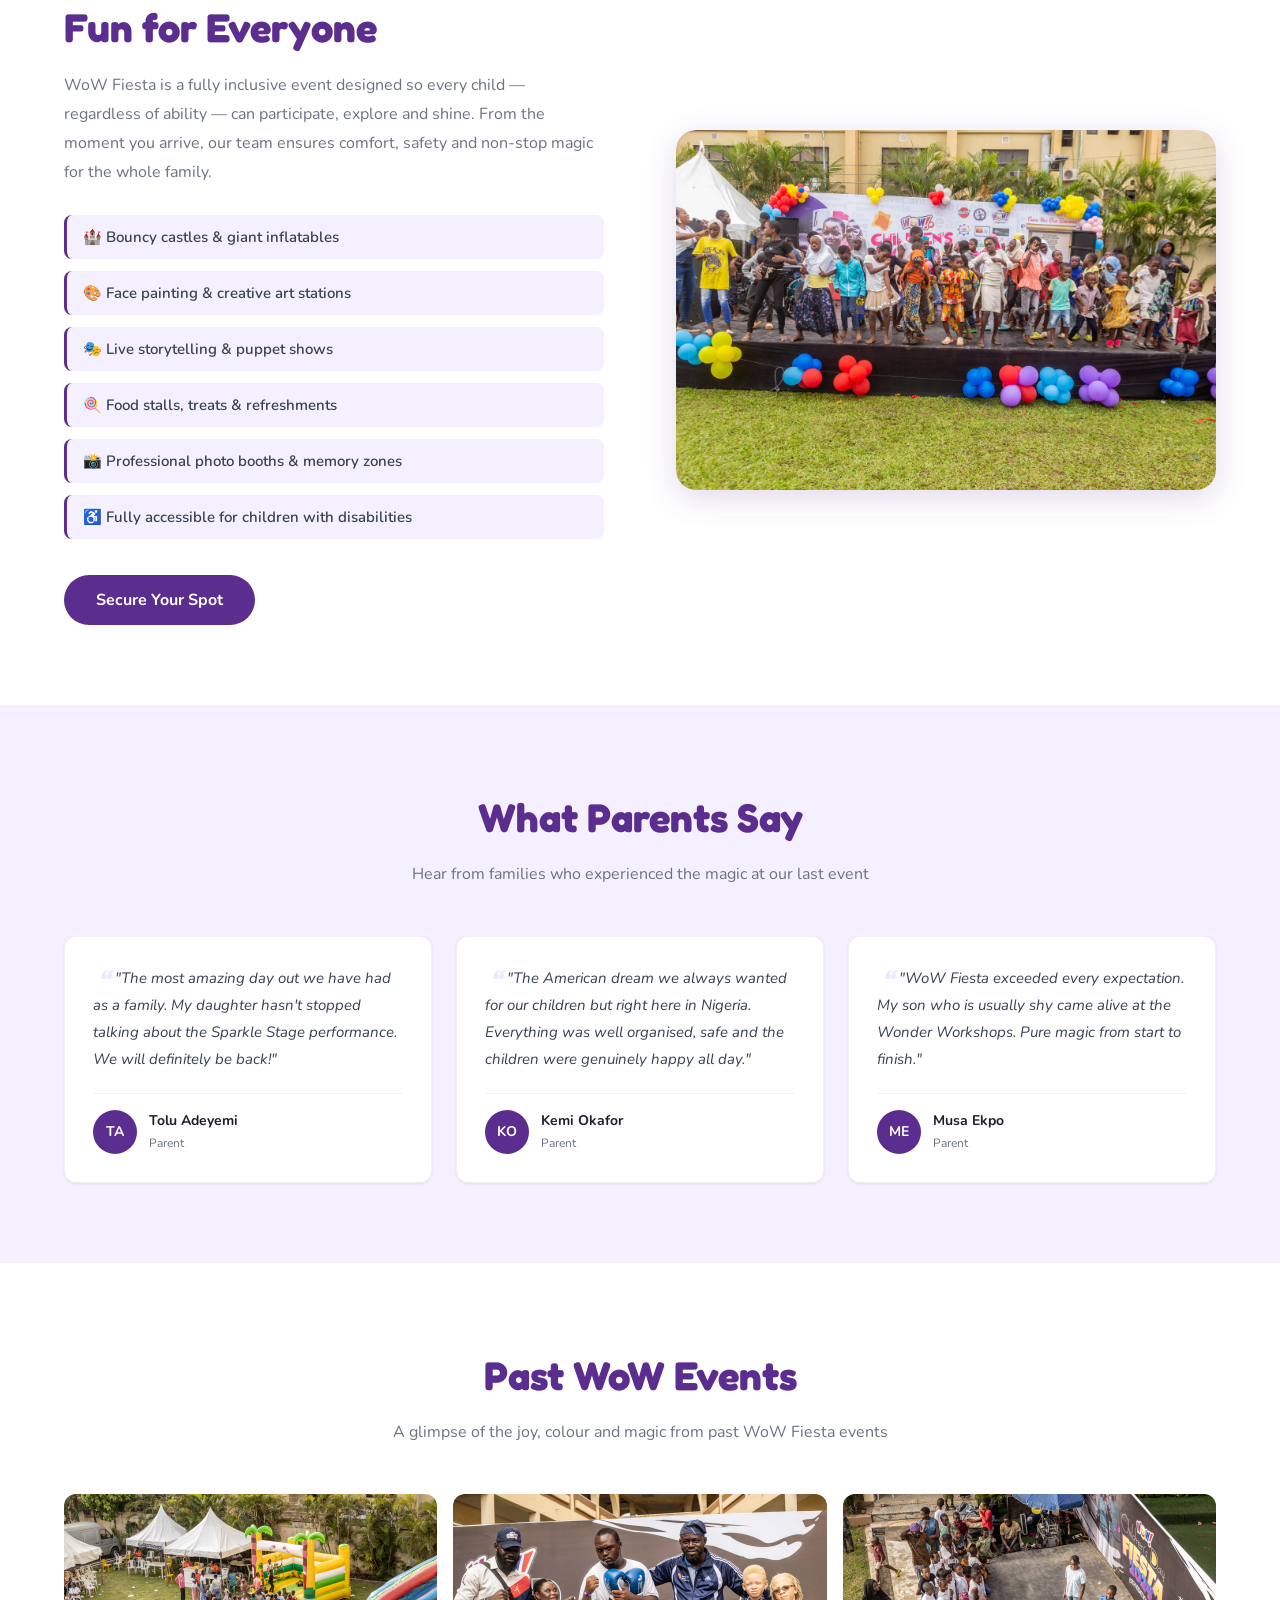
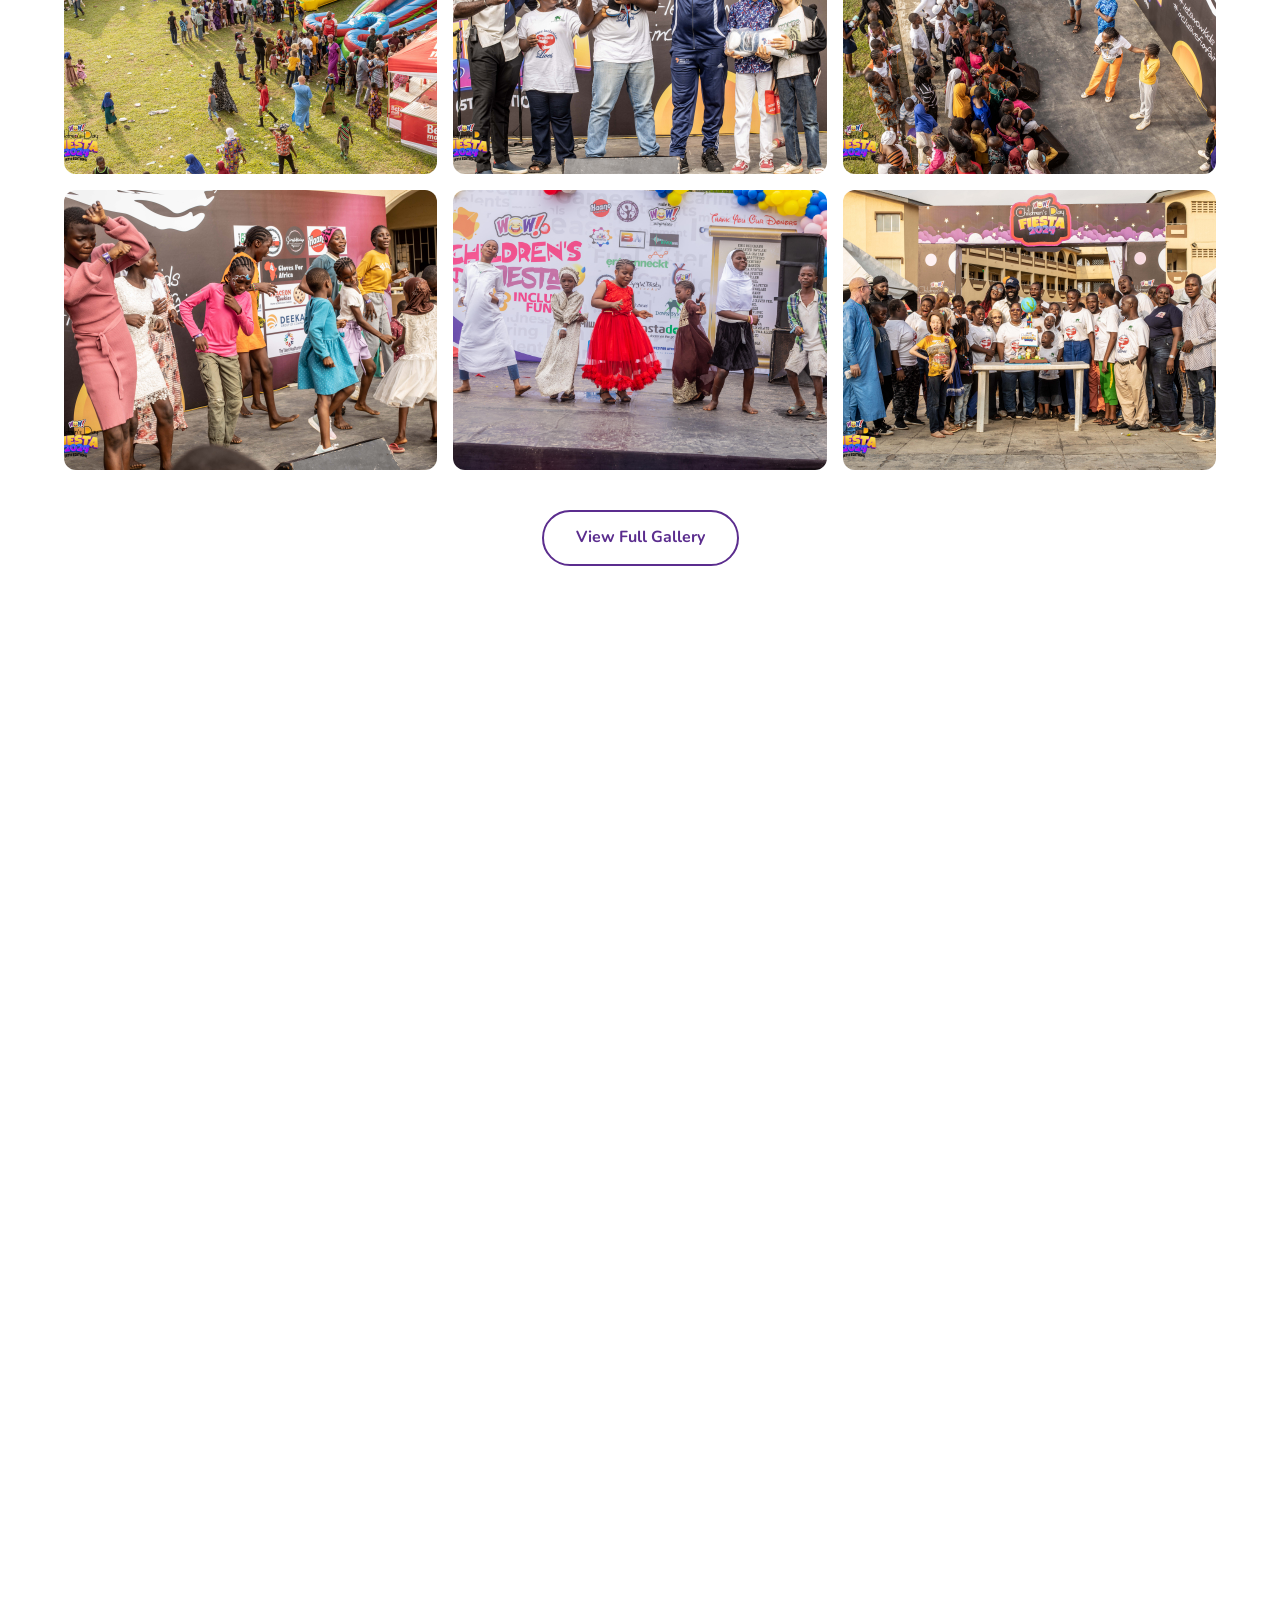
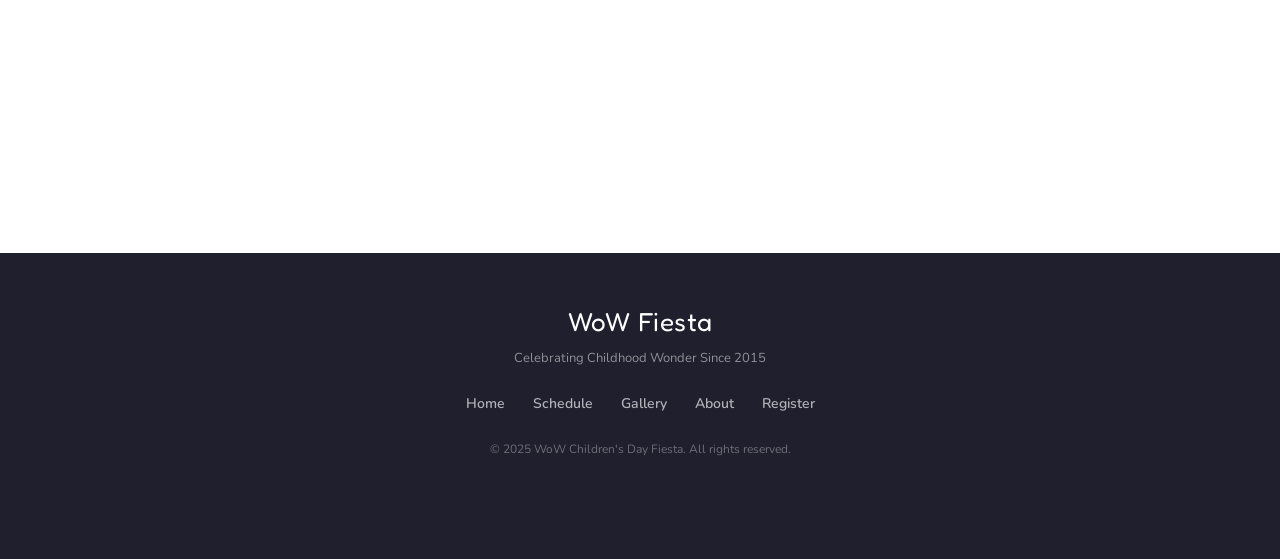
==== commit 3750e8e7: "Fixed styling issues" ====
--- a/index.html
+++ b/index.html
@@ -542,6 +542,52 @@
     </div>
   </section>
 
+  <!-- ============================================
+    SPONSORS & PARTNERS
+  ============================================ -->
+  <section class="sponsors-section">
+    <div class="sponsors-inner">
+      <p class="sponsors-label">Our Sponsors &amp; Partners</p>
+      <div class="sponsors-track-wrapper">
+        <div class="sponsors-track" id="sponsorsTrack">
+          <div class="sponsor-logo-wrap"><img src="assets/images/sponsor-trendy-cake.jpeg" alt="Trendy Cake Affairs" /></div>
+          <div class="sponsor-logo-wrap"><img src="assets/images/sponsor-owab.jpeg" alt="OWAB Foundation" /></div>
+          <div class="sponsor-logo-wrap"><img src="assets/images/sponsor-wela.jpeg" alt="WELA" /></div>
+          <div class="sponsor-logo-wrap"><img src="assets/images/sponsor-kelechi.jpeg" alt="Kelechi Unicycle Academy" /></div>
+          <div class="sponsor-logo-wrap"><img src="assets/images/sponsor-bama-shawarma.jpeg" alt="Bama Shawarma Mix" /></div>
+          <div class="sponsor-logo-wrap"><img src="assets/images/sponsor-bama-mayo.jpeg" alt="Bama Mayonnaise" /></div>
+          <div class="sponsor-logo-wrap"><img src="assets/images/sponsor-emergency-response.jpeg" alt="Emergency Response Africa" /></div>
+          <div class="sponsor-logo-wrap"><img src="assets/images/sponsor-makeitwow-foundation.jpeg" alt="Make It WoW Humanitarian Foundation" /></div>
+          <div class="sponsor-logo-wrap"><img src="assets/images/sponsor-vitachem.jpeg" alt="Vitachem Nigeria Limited" /></div>
+          <div class="sponsor-logo-wrap"><img src="assets/images/sponsor-makeitwow.jpeg" alt="Make It WoW" /></div>
+          <div class="sponsor-logo-wrap"><img src="assets/images/sponsor-gloves-africa.jpeg" alt="Gloves For Africa" /></div>
+          <div class="sponsor-logo-wrap"><img src="assets/images/sponsor-muhlenchemie.jpeg" alt="Mühlenchemie" /></div>
+          <div class="sponsor-logo-wrap"><img src="assets/images/sponsor-sdg.jpeg" alt="Sustainable Development Goals" /></div>
+          <div class="sponsor-logo-wrap"><img src="assets/images/sponsor-brand-warriors.jpeg" alt="Brand Warriors" /></div>
+          <div class="sponsor-logo-wrap"><img src="assets/images/sponsor-graceon.jpeg" alt="GraceOn" /></div>
+          <div class="sponsor-logo-wrap"><img src="assets/images/sponsor-gbf-africa.jpeg" alt="GBF Africa" /></div>
+
+          <!-- Duplicate set for seamless loop -->
+          <div class="sponsor-logo-wrap"><img src="assets/images/sponsor-trendy-cake.jpeg" alt="Trendy Cake Affairs" /></div>
+          <div class="sponsor-logo-wrap"><img src="assets/images/sponsor-owab.jpeg" alt="OWAB Foundation" /></div>
+          <div class="sponsor-logo-wrap"><img src="assets/images/sponsor-wela.jpeg" alt="WELA" /></div>
+          <div class="sponsor-logo-wrap"><img src="assets/images/sponsor-kelechi.jpeg" alt="Kelechi Unicycle Academy" /></div>
+          <div class="sponsor-logo-wrap"><img src="assets/images/sponsor-bama-shawarma.jpeg" alt="Bama Shawarma Mix" /></div>
+          <div class="sponsor-logo-wrap"><img src="assets/images/sponsor-bama-mayo.jpeg" alt="Bama Mayonnaise" /></div>
+          <div class="sponsor-logo-wrap"><img src="assets/images/sponsor-emergency-response.jpeg" alt="Emergency Response Africa" /></div>
+          <div class="sponsor-logo-wrap"><img src="assets/images/sponsor-makeitwow-foundation.jpeg" alt="Make It WoW Humanitarian Foundation" /></div>
+          <div class="sponsor-logo-wrap"><img src="assets/images/sponsor-vitachem.jpeg" alt="Vitachem Nigeria Limited" /></div>
+          <div class="sponsor-logo-wrap"><img src="assets/images/sponsor-makeitwow.jpeg" alt="Make It WoW" /></div>
+          <div class="sponsor-logo-wrap"><img src="assets/images/sponsor-gloves-africa.jpeg" alt="Gloves For Africa" /></div>
+          <div class="sponsor-logo-wrap"><img src="assets/images/sponsor-muhlenchemie.jpeg" alt="Mühlenchemie" /></div>
+          <div class="sponsor-logo-wrap"><img src="assets/images/sponsor-sdg.jpeg" alt="Sustainable Development Goals" /></div>
+          <div class="sponsor-logo-wrap"><img src="assets/images/sponsor-brand-warriors.jpeg" alt="Brand Warriors" /></div>
+          <div class="sponsor-logo-wrap"><img src="assets/images/sponsor-graceon.jpeg" alt="GraceOn" /></div>
+          <div class="sponsor-logo-wrap"><img src="assets/images/sponsor-gbf-africa.jpeg" alt="GBF Africa" /></div>
+        </div>
+      </div>
+    </div>
+  </section>
 
   <!-- ============================================
     FOOTER
--- a/css/style.css
+++ b/css/style.css
@@ -1552,4 +1552,106 @@
     top: 12px;
     right: 12px;
   }
+}
+
+/* ── Sponsors Scroll Strip ── */
+.sponsors-section {
+  background: var(--white);
+  border-top: 1px solid var(--light-gray);
+  border-bottom: 1px solid var(--light-gray);
+  padding: 32px 0;
+  overflow: hidden;
+}
+
+.sponsors-inner {
+  max-width: 100%;
+}
+
+.sponsors-label {
+  text-align: center;
+  font-size: 12px;
+  font-weight: 700;
+  letter-spacing: 2px;
+  text-transform: uppercase;
+  color: var(--text-muted);
+  margin-bottom: 24px;
+}
+
+.sponsors-track-wrapper {
+  overflow: hidden;
+  width: 100%;
+  position: relative;
+}
+
+.sponsors-track-wrapper::before,
+.sponsors-track-wrapper::after {
+  content: '';
+  position: absolute;
+  top: 0;
+  width: 80px;
+  height: 100%;
+  z-index: 2;
+}
+
+.sponsors-track-wrapper::before {
+  left: 0;
+  background: linear-gradient(to right, var(--white), transparent);
+}
+
+.sponsors-track-wrapper::after {
+  right: 0;
+  background: linear-gradient(to left, var(--white), transparent);
+}
+
+.sponsors-track {
+  display: flex;
+  align-items: center;
+  gap: 40px;
+  width: max-content;
+  animation: sponsorsScroll 35s linear infinite;
+}
+
+.sponsors-track:hover {
+  animation-play-state: paused;
+}
+
+.sponsor-logo-wrap {
+  flex-shrink: 0;
+  width: 110px;
+  height: 70px;
+  display: flex;
+  align-items: center;
+  justify-content: center;
+  filter: grayscale(30%);
+  opacity: 0.85;
+  transition: var(--transition);
+}
+
+.sponsor-logo-wrap:hover {
+  filter: grayscale(0%);
+  opacity: 1;
+  transform: scale(1.08);
+}
+
+.sponsor-logo-wrap img {
+  max-width: 100%;
+  max-height: 100%;
+  object-fit: contain;
+  display: block;
+}
+
+@keyframes sponsorsScroll {
+  0%   { transform: translateX(0); }
+  100% { transform: translateX(-50%); }
+}
+
+@media (max-width: 768px) {
+  .sponsor-logo-wrap {
+    width: 80px;
+    height: 52px;
+  }
+
+  .sponsors-track {
+    gap: 28px;
+  }
 }
